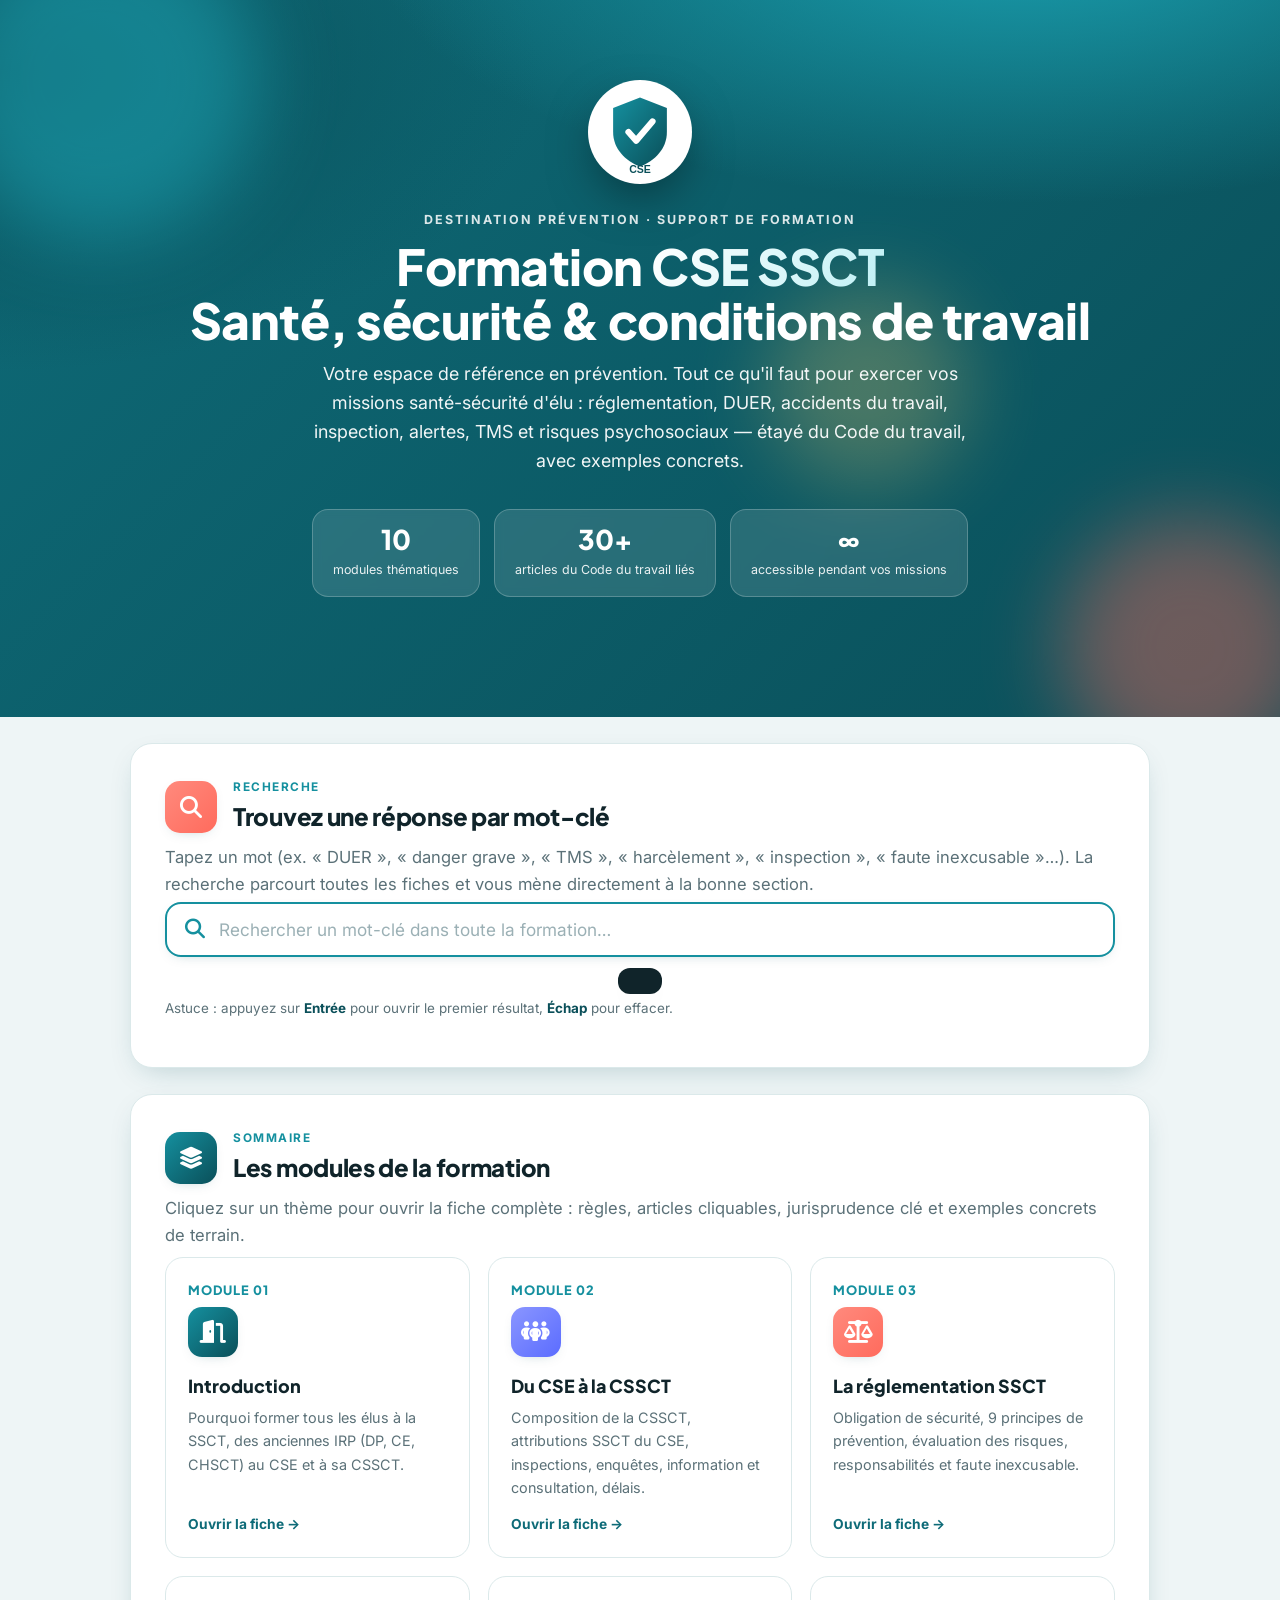
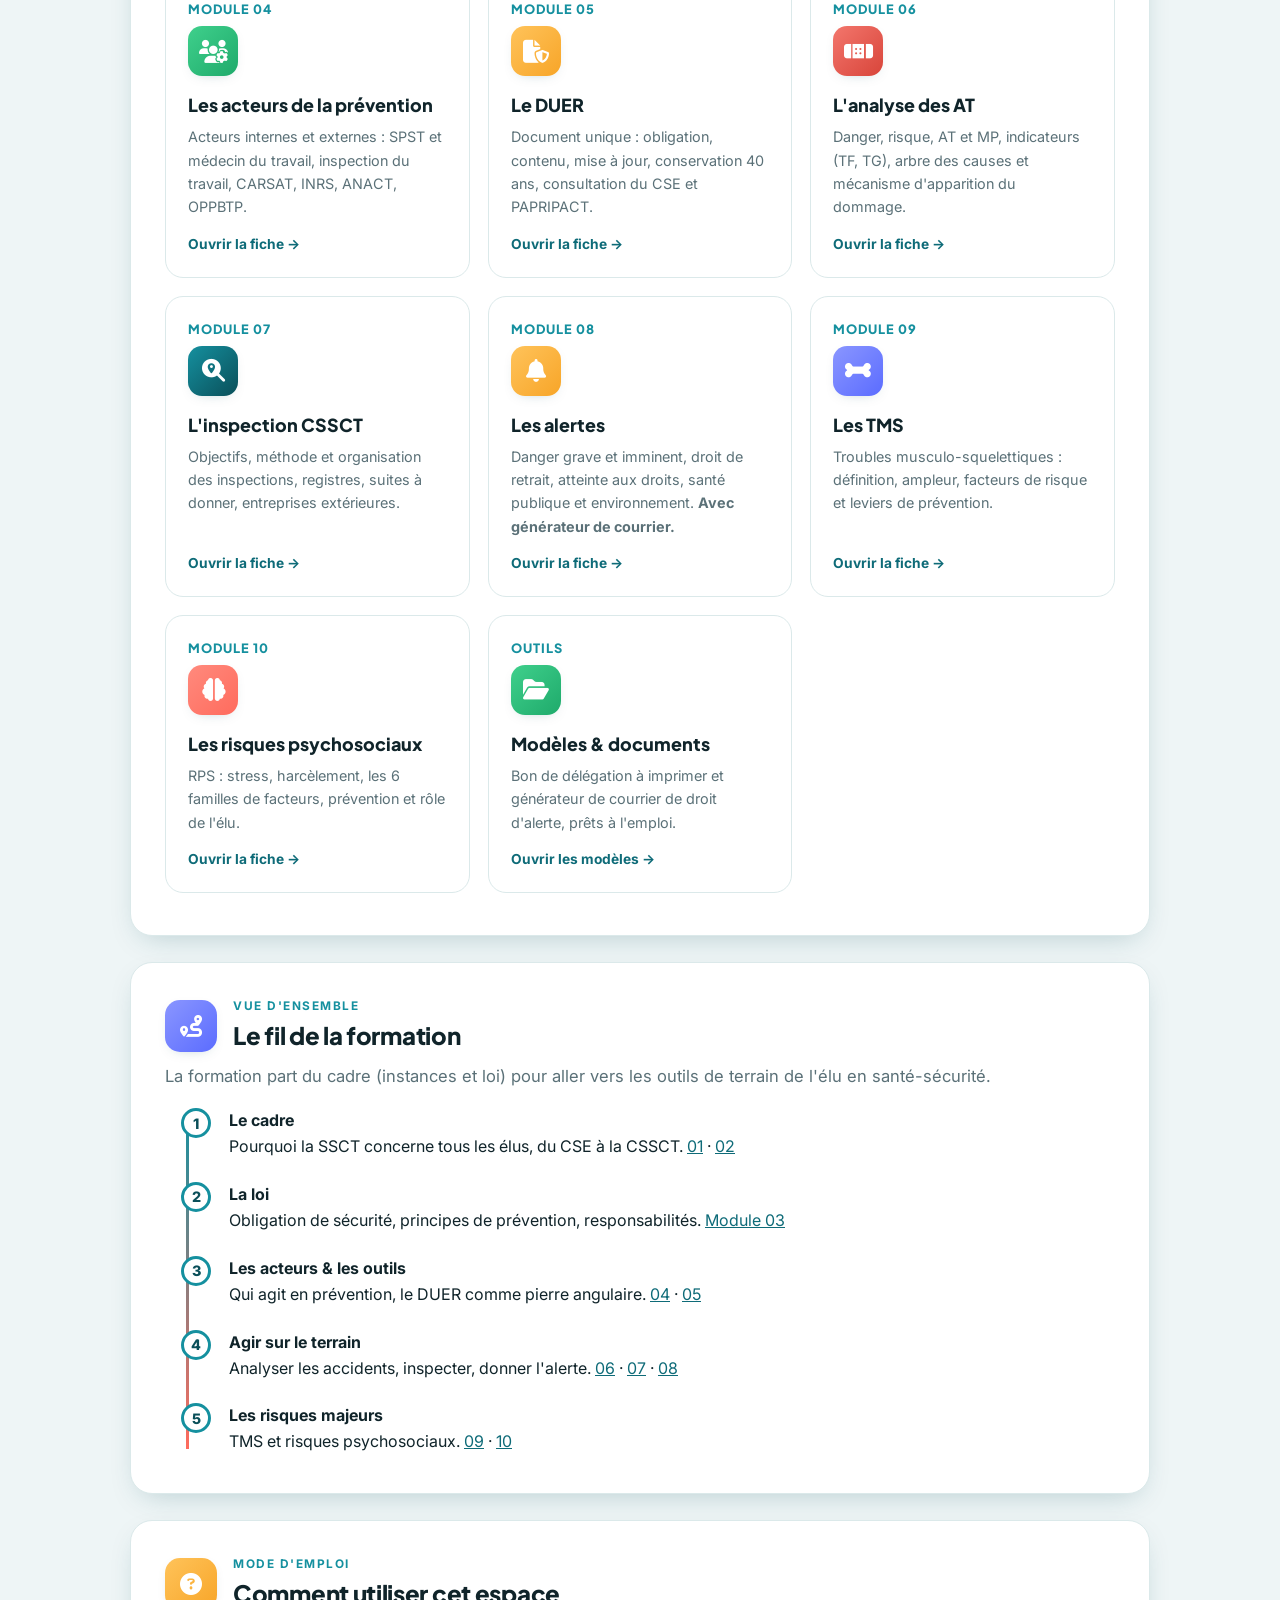
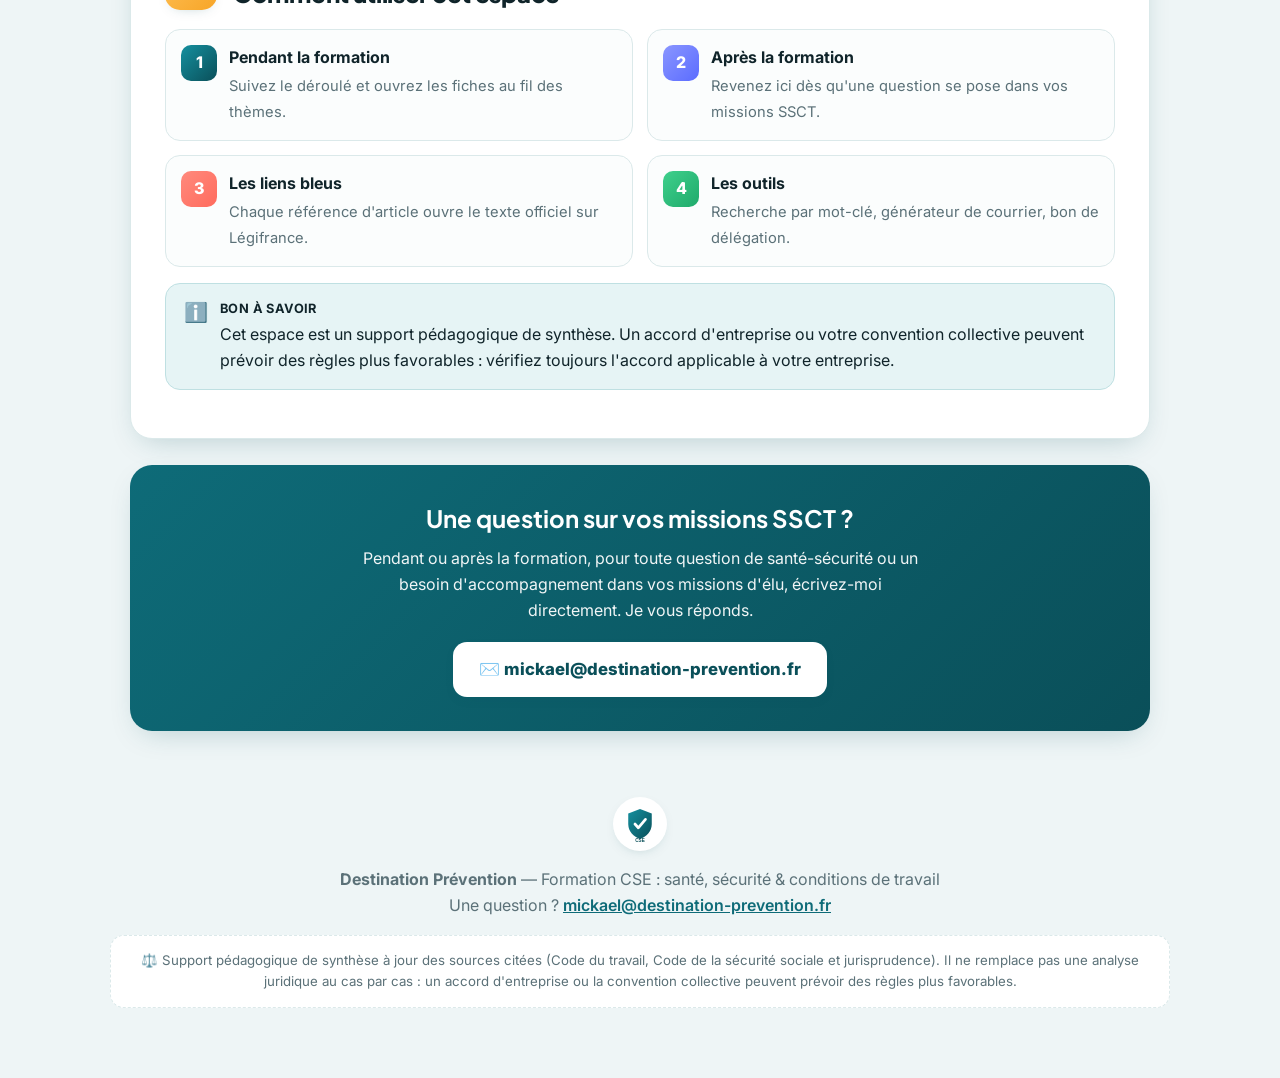
==== index.html @ 9ce3307b "Add files via upload" ====
<!DOCTYPE html>
<html lang="fr">
<head>
<meta charset="UTF-8">
<meta name="viewport" content="width=device-width, initial-scale=1.0">
<title>Formation CSE SSCT — Santé, sécurité &amp; conditions de travail · Destination Prévention</title>
<meta name="description" content="Espace de formation SSCT des élus du CSE : réglementation, acteurs de la prévention, DUER, analyse des accidents du travail, inspection, alertes, TMS et risques psychosociaux. Étayé du Code du travail.">
<link rel="icon" href="logo.svg">
<link rel="preconnect" href="https://fonts.googleapis.com">
<link rel="preconnect" href="https://fonts.gstatic.com" crossorigin>
<link href="https://fonts.googleapis.com/css2?family=Plus+Jakarta+Sans:wght@400;500;600;700;800&family=Inter:wght@400;500;600&display=swap" rel="stylesheet">
<link rel="stylesheet" href="styles.css">
<link rel="stylesheet" href="https://cdnjs.cloudflare.com/ajax/libs/font-awesome/6.5.2/css/all.min.css" referrerpolicy="no-referrer">
</head>
<body>
<div id="progress"></div>

<nav class="bar" id="nav">
  <div class="wrap">
    <a class="lg" href="index.html"><img class="mark" src="logo.svg" alt=""> Formation CSE SSCT</a>
    <div class="links">
      <a href="#recherche">Recherche</a>
      <a href="#modules">Les modules</a>
      <a href="modeles.html">Modèles</a>
      <a href="#parcours">Le parcours</a>
      <a href="#aide">Mode d'emploi</a>
      <a href="#contact">Contact</a>
    </div>
  </div>
</nav>

<header class="hero">
  <div class="blob b1"></div><div class="blob b2"></div><div class="blob b3"></div>
  <div class="wrap">
    <div class="logo-wrap"><img src="logo.svg" alt="Destination Prévention" style="width:96px;height:96px"></div>
    <span class="kick">Destination Prévention · Support de formation</span>
    <h1>Formation <span class="hl">CSE SSCT</span><br>Santé, sécurité &amp; conditions de travail</h1>
    <p class="sub">Votre espace de référence en prévention. Tout ce qu'il faut pour exercer vos missions santé-sécurité d'élu : réglementation, DUER, accidents du travail, inspection, alertes, TMS et risques psychosociaux — étayé du Code du travail, avec exemples concrets.</p>
    <div class="stats">
      <div class="stat"><div class="n">10</div><div class="l">modules thématiques</div></div>
      <div class="stat"><div class="n">30+</div><div class="l">articles du Code du travail liés</div></div>
      <div class="stat"><div class="n">∞</div><div class="l">accessible pendant vos missions</div></div>
    </div>
  </div>
</header>

<main class="wrap">

  <section id="recherche">
    <div class="sec-head">
      <div class="sec-ico t-coral"><i class="fa-solid fa-magnifying-glass"></i></div>
      <div><div class="kicker">Recherche</div><h2>Trouvez une réponse par mot-clé</h2></div>
    </div>
    <p class="lead">Tapez un mot (ex. « DUER », « danger grave », « TMS », « harcèlement », « inspection », « faute inexcusable »…). La recherche parcourt toutes les fiches et vous mène directement à la bonne section.</p>
    <div class="search-box">
      <div class="field">
        <i class="fa-solid fa-magnifying-glass" style="color:var(--teal-2);font-size:20px"></i>
        <input id="q" type="search" autocomplete="off" placeholder="Rechercher un mot-clé dans toute la formation…" aria-label="Rechercher">
        <button id="sr-clear" class="clear" aria-label="Effacer">✕</button>
      </div>
      <div class="sr-meta" id="sr-meta"></div>
      <div class="sr-results" id="sr-results"></div>
      <p class="search-hint">Astuce : appuyez sur <b>Entrée</b> pour ouvrir le premier résultat, <b>Échap</b> pour effacer.</p>
    </div>
  </section>

  <section id="modules">
    <div class="sec-head">
      <div class="sec-ico t-teal"><i class="fa-solid fa-layer-group"></i></div>
      <div><div class="kicker">Sommaire</div><h2>Les modules de la formation</h2></div>
    </div>
    <p class="lead">Cliquez sur un thème pour ouvrir la fiche complète : règles, articles cliquables, jurisprudence clé et exemples concrets de terrain.</p>

    <div class="modules">

      <a class="mod" href="introduction.html">
        <span class="num">MODULE 01</span>
        <div class="mi t-teal"><i class="fa-solid fa-door-open"></i></div>
        <h3>Introduction</h3>
        <p>Pourquoi former tous les élus à la SSCT, des anciennes IRP (DP, CE, CHSCT) au CSE et à sa CSSCT.</p>
        <span class="go">Ouvrir la fiche →</span>
      </a>

      <a class="mod" href="cse-cssct.html">
        <span class="num">MODULE 02</span>
        <div class="mi t-indigo"><i class="fa-solid fa-people-group"></i></div>
        <h3>Du CSE à la CSSCT</h3>
        <p>Composition de la CSSCT, attributions SSCT du CSE, inspections, enquêtes, information et consultation, délais.</p>
        <span class="go">Ouvrir la fiche →</span>
      </a>

      <a class="mod" href="reglementation.html">
        <span class="num">MODULE 03</span>
        <div class="mi t-coral"><i class="fa-solid fa-scale-balanced"></i></div>
        <h3>La réglementation SSCT</h3>
        <p>Obligation de sécurité, 9 principes de prévention, évaluation des risques, responsabilités et faute inexcusable.</p>
        <span class="go">Ouvrir la fiche →</span>
      </a>

      <a class="mod" href="acteurs.html">
        <span class="num">MODULE 04</span>
        <div class="mi t-green"><i class="fa-solid fa-users-gear"></i></div>
        <h3>Les acteurs de la prévention</h3>
        <p>Acteurs internes et externes : SPST et médecin du travail, inspection du travail, CARSAT, INRS, ANACT, OPPBTP.</p>
        <span class="go">Ouvrir la fiche →</span>
      </a>

      <a class="mod" href="duer.html">
        <span class="num">MODULE 05</span>
        <div class="mi t-amber"><i class="fa-solid fa-file-shield"></i></div>
        <h3>Le DUER</h3>
        <p>Document unique : obligation, contenu, mise à jour, conservation 40 ans, consultation du CSE et PAPRIPACT.</p>
        <span class="go">Ouvrir la fiche →</span>
      </a>

      <a class="mod" href="analyse-at.html">
        <span class="num">MODULE 06</span>
        <div class="mi t-red"><i class="fa-solid fa-bandage"></i></div>
        <h3>L'analyse des AT</h3>
        <p>Danger, risque, AT et MP, indicateurs (TF, TG), arbre des causes et mécanisme d'apparition du dommage.</p>
        <span class="go">Ouvrir la fiche →</span>
      </a>

      <a class="mod" href="inspection.html">
        <span class="num">MODULE 07</span>
        <div class="mi t-teal"><i class="fa-solid fa-magnifying-glass-location"></i></div>
        <h3>L'inspection CSSCT</h3>
        <p>Objectifs, méthode et organisation des inspections, registres, suites à donner, entreprises extérieures.</p>
        <span class="go">Ouvrir la fiche →</span>
      </a>

      <a class="mod" href="alertes.html">
        <span class="num">MODULE 08</span>
        <div class="mi t-amber"><i class="fa-solid fa-bell"></i></div>
        <h3>Les alertes</h3>
        <p>Danger grave et imminent, droit de retrait, atteinte aux droits, santé publique et environnement. <b>Avec générateur de courrier.</b></p>
        <span class="go">Ouvrir la fiche →</span>
      </a>

      <a class="mod" href="tms.html">
        <span class="num">MODULE 09</span>
        <div class="mi t-indigo"><i class="fa-solid fa-bone"></i></div>
        <h3>Les TMS</h3>
        <p>Troubles musculo-squelettiques : définition, ampleur, facteurs de risque et leviers de prévention.</p>
        <span class="go">Ouvrir la fiche →</span>
      </a>

      <a class="mod" href="rps.html">
        <span class="num">MODULE 10</span>
        <div class="mi t-coral"><i class="fa-solid fa-brain"></i></div>
        <h3>Les risques psychosociaux</h3>
        <p>RPS : stress, harcèlement, les 6 familles de facteurs, prévention et rôle de l'élu.</p>
        <span class="go">Ouvrir la fiche →</span>
      </a>

      <a class="mod" href="modeles.html">
        <span class="num">OUTILS</span>
        <div class="mi t-green"><i class="fa-solid fa-folder-open"></i></div>
        <h3>Modèles &amp; documents</h3>
        <p>Bon de délégation à imprimer et générateur de courrier de droit d'alerte, prêts à l'emploi.</p>
        <span class="go">Ouvrir les modèles →</span>
      </a>

    </div>
  </section>

  <section id="parcours">
    <div class="sec-head">
      <div class="sec-ico t-indigo"><i class="fa-solid fa-route"></i></div>
      <div><div class="kicker">Vue d'ensemble</div><h2>Le fil de la formation</h2></div>
    </div>
    <p class="lead">La formation part du cadre (instances et loi) pour aller vers les outils de terrain de l'élu en santé-sécurité.</p>
    <div class="tl">
      <div class="step"><div class="dot">1</div><b>Le cadre</b>Pourquoi la SSCT concerne tous les élus, du CSE à la CSSCT. <a href="introduction.html">01</a> · <a href="cse-cssct.html">02</a></div>
      <div class="step"><div class="dot">2</div><b>La loi</b>Obligation de sécurité, principes de prévention, responsabilités. <a href="reglementation.html">Module 03</a></div>
      <div class="step"><div class="dot">3</div><b>Les acteurs &amp; les outils</b>Qui agit en prévention, le DUER comme pierre angulaire. <a href="acteurs.html">04</a> · <a href="duer.html">05</a></div>
      <div class="step"><div class="dot">4</div><b>Agir sur le terrain</b>Analyser les accidents, inspecter, donner l'alerte. <a href="analyse-at.html">06</a> · <a href="inspection.html">07</a> · <a href="alertes.html">08</a></div>
      <div class="step"><div class="dot">5</div><b>Les risques majeurs</b>TMS et risques psychosociaux. <a href="tms.html">09</a> · <a href="rps.html">10</a></div>
    </div>
  </section>

  <section id="aide">
    <div class="sec-head">
      <div class="sec-ico t-amber"><i class="fa-solid fa-circle-question"></i></div>
      <div><div class="kicker">Mode d'emploi</div><h2>Comment utiliser cet espace</h2></div>
    </div>
    <div class="feat">
      <div class="f"><div class="fi t-teal">1</div><div><b>Pendant la formation</b><span>Suivez le déroulé et ouvrez les fiches au fil des thèmes.</span></div></div>
      <div class="f"><div class="fi t-indigo">2</div><div><b>Après la formation</b><span>Revenez ici dès qu'une question se pose dans vos missions SSCT.</span></div></div>
      <div class="f"><div class="fi t-coral">3</div><div><b>Les liens bleus</b><span>Chaque référence d'article ouvre le texte officiel sur Légifrance.</span></div></div>
      <div class="f"><div class="fi t-green">4</div><div><b>Les outils</b><span>Recherche par mot-clé, générateur de courrier, bon de délégation.</span></div></div>
    </div>
    <div class="note n-info"><span class="ni">ℹ️</span><div><span class="tag">Bon à savoir</span><p>Cet espace est un support pédagogique de synthèse. Un accord d'entreprise ou votre convention collective peuvent prévoir des règles plus favorables : vérifiez toujours l'accord applicable à votre entreprise.</p></div></div>
  </section>

  <section id="contact" class="contact">
    <h2>Une question sur vos missions SSCT ?</h2>
    <p>Pendant ou après la formation, pour toute question de santé-sécurité ou un besoin d'accompagnement dans vos missions d'élu, écrivez-moi directement. Je vous réponds.</p>
    <a class="mail" href="mailto:mickael@destination-prevention.fr?subject=Question%20formation%20CSE%20SSCT">✉️ mickael@destination-prevention.fr</a>
  </section>

</main>

<footer>
  <div class="fmark"><img src="logo.svg" alt="" style="width:42px;height:42px"></div>
  <p><b>Destination Prévention</b> — Formation CSE : santé, sécurité &amp; conditions de travail<br>
  Une question ? <a href="mailto:mickael@destination-prevention.fr">mickael@destination-prevention.fr</a></p>
  <div class="disc">⚖️ Support pédagogique de synthèse à jour des sources citées (Code du travail, Code de la sécurité sociale et jurisprudence). Il ne remplace pas une analyse juridique au cas par cas : un accord d'entreprise ou la convention collective peuvent prévoir des règles plus favorables.</div>
</footer>

<div id="toast"></div>
<button class="btt" id="btt" aria-label="Revenir en haut">↑</button>
<script src="app.js"></script>
<script src="search.js"></script>
</body>
</html>
---- styles.css ----
/* =========================================================
   Formation CSE — Destination Prévention
   Feuille de style commune (style repris du toolkit Transmas)
   ========================================================= */
:root{
  --teal:#0e6b78; --teal-d:#0a4f59; --teal-l:#e6f4f5; --teal-2:#15909f;
  --ink:#10242a; --muted:#5b7178; --line:#dbe9ea; --bg:#eef5f6; --card:#ffffff;
  --coral:#ff6b5d; --coral-l:#ffe9e6;
  --amber:#f7a528; --amber-l:#fdf1da;
  --green:#1faa6b; --green-l:#e2f6ec;
  --indigo:#5b6cff; --indigo-l:#e9ebff;
  --red:#d8453a; --red-l:#fde9e7;
  --shadow:0 10px 30px -12px rgba(10,79,89,.28);
  --shadow-sm:0 4px 14px -8px rgba(10,79,89,.35);
  color-scheme:light;
}
*{box-sizing:border-box}
html{scroll-behavior:smooth}
body{margin:0;font-family:"Inter",-apple-system,BlinkMacSystemFont,"Segoe UI",sans-serif;color:var(--ink);background:var(--bg);line-height:1.62;overflow-x:hidden}
h1,h2,h3,.font-display{font-family:"Plus Jakarta Sans","Inter",sans-serif}
a{color:var(--teal)}
.wrap{max-width:1060px;margin:0 auto;padding:0 20px}

/* progress + nav */
#progress{position:fixed;top:0;left:0;height:4px;width:0;background:linear-gradient(90deg,var(--teal-2),var(--coral));z-index:200;transition:width .1s linear}
nav.bar{position:fixed;top:4px;left:0;right:0;z-index:150;background:rgba(255,255,255,.82);backdrop-filter:blur(12px);border-bottom:1px solid var(--line);transform:translateY(-130%);transition:transform .4s ease}
nav.bar.show{transform:translateY(0)}
nav.bar .wrap{display:flex;align-items:center;gap:12px;height:58px}
nav.bar .lg{display:flex;align-items:center;gap:9px;font-weight:800;color:var(--teal-d);font-size:.98rem;white-space:nowrap;text-decoration:none}
nav.bar .lg .mark{width:30px;height:30px;border-radius:50%}
nav.bar .links{display:flex;gap:3px;overflow-x:auto;scrollbar-width:none;margin-left:auto}
nav.bar .links::-webkit-scrollbar{display:none}
nav.bar .links a{font-size:.8rem;text-decoration:none;color:var(--muted);padding:6px 11px;border-radius:9px;white-space:nowrap;font-weight:600;transition:.2s}
nav.bar .links a:hover{color:var(--teal-d);background:var(--teal-l)}
nav.bar .links a.active{color:#fff;background:var(--teal)}

/* hero */
header.hero{position:relative;color:#fff;padding:80px 20px 120px;text-align:center;overflow:hidden;background:radial-gradient(1200px 500px at 80% -10%,#1aa0b0 0,transparent 55%),radial-gradient(900px 500px at 0% 10%,#0a4f59 0,transparent 60%),linear-gradient(135deg,#0e6b78,#0a4f59)}
.blob{position:absolute;border-radius:50%;filter:blur(40px);opacity:.4;animation:float 14s ease-in-out infinite}
.blob.b1{width:320px;height:320px;background:#23c4d6;top:-80px;left:-60px}
.blob.b2{width:260px;height:260px;background:#ff6b5d;bottom:-60px;right:-40px;animation-delay:-5s}
.blob.b3{width:200px;height:200px;background:#ffd36b;top:40%;left:60%;animation-delay:-9s;opacity:.25}
@keyframes float{0%,100%{transform:translate(0,0) scale(1)}50%{transform:translate(30px,-25px) scale(1.08)}}
.logo-wrap{position:relative;z-index:2;width:104px;height:104px;margin:0 auto 22px;border-radius:50%;box-shadow:0 18px 50px -12px rgba(0,0,0,.5);animation:pulse 5s ease-in-out infinite;background:#fff;display:grid;place-items:center}
.logo-wrap svg{width:96px;height:96px}
@keyframes pulse{0%,100%{transform:translateY(0)}50%{transform:translateY(-9px)}}
.hero .kick{position:relative;z-index:2;display:inline-block;font-size:.78rem;font-weight:700;letter-spacing:2px;text-transform:uppercase;opacity:.85;margin-bottom:10px}
.hero h1{position:relative;z-index:2;margin:0 0 12px;font-size:clamp(2rem,5vw,3.1rem);font-weight:800;letter-spacing:-.5px;line-height:1.08}
.hero h1 .hl{background:linear-gradient(120deg,#fff,#bff0f5);-webkit-background-clip:text;background-clip:text;color:transparent}
.hero p.sub{position:relative;z-index:2;margin:0 auto;max-width:660px;font-size:1.12rem;opacity:.94}
.tagchip{position:relative;z-index:2;display:inline-flex;gap:8px;align-items:center;margin-top:20px;background:rgba(255,255,255,.14);border:1px solid rgba(255,255,255,.3);padding:7px 16px;border-radius:999px;font-size:.85rem;font-weight:600;text-decoration:none;color:#fff}
.tagchip:hover{background:rgba(255,255,255,.24)}
.stats{position:relative;z-index:2;display:flex;flex-wrap:wrap;gap:14px;justify-content:center;margin-top:34px}
.stat{background:rgba(255,255,255,.12);border:1px solid rgba(255,255,255,.22);border-radius:16px;padding:16px 20px;min-width:150px;backdrop-filter:blur(4px)}
.stat .n{font-family:"Plus Jakarta Sans";font-size:1.7rem;font-weight:800;line-height:1}
.stat .l{font-size:.78rem;opacity:.9;margin-top:6px}

/* sections */
main{position:relative;z-index:3;margin-top:-70px}
section{background:var(--card);border:1px solid var(--line);border-radius:22px;padding:34px;margin:26px 0;box-shadow:var(--shadow);opacity:0;transform:translateY(28px);transition:opacity .7s ease,transform .7s ease}
section.in{opacity:1;transform:none}
.sec-head{display:flex;align-items:center;gap:16px;margin-bottom:8px}
.sec-ico{flex:none;width:52px;height:52px;border-radius:15px;display:grid;place-items:center;color:#fff;box-shadow:var(--shadow-sm)}
.sec-ico svg{width:26px;height:26px}
.sec-head h2{margin:0;font-size:1.5rem;font-weight:800;letter-spacing:-.3px}
.sec-head .kicker{font-size:.74rem;font-weight:700;letter-spacing:1.5px;text-transform:uppercase;color:var(--teal-2)}
.lead{color:var(--muted);font-size:1.04rem;margin:6px 0 4px}
h3.sub{font-size:1.12rem;margin:22px 0 6px;color:var(--teal-d)}
.t-teal{background:linear-gradient(135deg,var(--teal-2),var(--teal-d))}
.t-coral{background:linear-gradient(135deg,#ff8a7d,var(--coral))}
.t-amber{background:linear-gradient(135deg,#ffc35a,var(--amber))}
.t-green{background:linear-gradient(135deg,#3fd08c,var(--green))}
.t-indigo{background:linear-gradient(135deg,#8a96ff,var(--indigo))}
.t-red{background:linear-gradient(135deg,#f3766c,var(--red))}

blockquote.art{border-left:4px solid var(--teal-2);background:linear-gradient(135deg,var(--teal-l),#fff);margin:16px 0;padding:14px 18px;border-radius:0 14px 14px 0;font-style:italic;color:#27474d}
blockquote.art b{font-style:normal}
.chips-law{display:inline-block;font-size:.72rem;font-weight:700;letter-spacing:.5px;text-transform:uppercase;color:var(--teal-d);background:var(--teal-l);padding:3px 10px;border-radius:7px;margin-bottom:8px}

/* inline legifrance link */
a.lf{display:inline-flex;align-items:center;gap:4px;font-weight:700;text-decoration:none;color:var(--teal);background:var(--teal-l);border-radius:6px;padding:1px 7px;font-size:.9em;white-space:nowrap;transition:.2s}
a.lf:hover{background:var(--teal);color:#fff}
a.lf::after{content:"\2197";font-size:.82em;opacity:.7}

.feat{display:grid;grid-template-columns:repeat(2,1fr);gap:14px;margin:16px 0}
.feat .f{display:flex;gap:12px;padding:15px;border:1px solid var(--line);border-radius:15px;background:#fbfdfd;transition:.25s}
.feat .f:hover{transform:translateY(-3px);box-shadow:var(--shadow-sm);border-color:#bfe0e2}
.feat .f .fi{flex:none;width:36px;height:36px;border-radius:10px;display:grid;place-items:center;color:#fff;font-weight:800}
.feat .f b{display:block;margin-bottom:2px}
.feat .f span{font-size:.92rem;color:var(--muted)}

.note{border-radius:15px;padding:15px 18px;margin:14px 0;border:1px solid;display:flex;gap:12px;align-items:flex-start}
.note .ni{flex:none;font-size:1.2rem;line-height:1.4}
.n-info{background:var(--teal-l);border-color:#bfe0e2}
.n-ok{background:var(--green-l);border-color:#bfe3cd}
.n-warn{background:var(--amber-l);border-color:#f0debb}
.n-no{background:var(--red-l);border-color:#f3c9c4}
.n-ex{background:var(--indigo-l);border-color:#cdd2ff}
.note .tag{font-weight:700;display:block;font-size:.8rem;text-transform:uppercase;letter-spacing:.4px;margin-bottom:3px}
.note p{margin:0}

/* tables */
.tbl{width:100%;border-collapse:collapse;margin:14px 0;font-size:.93rem;overflow:hidden;border-radius:12px;box-shadow:var(--shadow-sm)}
.tbl th{background:var(--teal);color:#fff;text-align:left;padding:11px 14px;font-weight:700}
.tbl td{padding:10px 14px;border-bottom:1px solid var(--line);background:#fff;vertical-align:top}
.tbl tr:nth-child(even) td{background:#fbfdfd}

/* compare toggle */
.seg{display:inline-flex;background:var(--teal-l);border-radius:14px;padding:5px;margin:8px 0 4px;gap:4px}
.seg button{border:none;background:transparent;font-family:inherit;font-weight:700;font-size:.92rem;padding:9px 18px;border-radius:10px;cursor:pointer;color:var(--teal-d);transition:.2s}
.seg button.on{color:#fff;box-shadow:var(--shadow-sm)}
.seg button[data-k="a"].on{background:linear-gradient(135deg,#8a96ff,var(--indigo))}
.seg button[data-k="b"].on{background:linear-gradient(135deg,var(--teal-2),var(--teal-d))}
.panel{display:none;border-radius:16px;padding:20px;border:1px solid var(--line);margin-top:8px;animation:fade .4s ease}
.panel.show{display:block}
.panel.a{background:linear-gradient(135deg,var(--indigo-l),#fff)}
.panel.b{background:linear-gradient(135deg,var(--teal-l),#fff)}
@keyframes fade{from{opacity:0;transform:translateY(8px)}to{opacity:1;transform:none}}
.kv{margin:9px 0}.kv b{color:var(--teal-d)}
.panel.a .kv b{color:var(--indigo)}

/* calculator */
.calc{background:linear-gradient(135deg,#0e6b78,#0a4f59);border-radius:20px;padding:26px;color:#fff;margin:18px 0;box-shadow:var(--shadow)}
.calc h4{margin:0 0 14px;font-size:1.15rem;display:flex;align-items:center;gap:9px}
.calc label{font-weight:700;font-size:.9rem;opacity:.92;display:block;margin-bottom:10px}
.calc select,.calc input{width:100%;font-family:inherit;font-size:1rem;padding:13px 14px;border-radius:12px;border:none;background:#fff;color:var(--ink);font-weight:600}
.calc .out{display:grid;grid-template-columns:repeat(3,1fr);gap:12px;margin-top:18px}
.calc .o{background:rgba(255,255,255,.12);border:1px solid rgba(255,255,255,.22);border-radius:14px;padding:16px;text-align:center}
.calc .o .n{font-family:"Plus Jakarta Sans";font-size:1.9rem;font-weight:800;line-height:1}
.calc .o .l{font-size:.78rem;opacity:.9;margin-top:6px}
.calc .hint{font-size:.82rem;opacity:.85;margin-top:14px}
@media(max-width:560px){.calc .out{grid-template-columns:1fr}.stat{min-width:120px}}

/* duo mini cards */
.duo{display:grid;grid-template-columns:1fr 1fr;gap:14px;margin-top:14px}
@media(max-width:600px){.duo{grid-template-columns:1fr}}
.mini{border:1px solid var(--line);border-radius:15px;padding:16px;background:#fbfdfd}
.mini .h{font-weight:800;color:var(--teal-d);display:flex;align-items:center;gap:8px;margin-bottom:6px}
.mini .b{font-size:.92rem;color:#3a5258}
.badge8{background:var(--amber);color:#fff;font-weight:800;border-radius:8px;padding:2px 9px;font-size:.85rem}

/* do / dont */
.dd{display:grid;grid-template-columns:1fr 1fr;gap:16px;margin:14px 0}
@media(max-width:640px){.dd{grid-template-columns:1fr}}
.dd .col{border-radius:16px;padding:18px;border:1px solid}
.dd .can{background:var(--green-l);border-color:#bfe3cd}
.dd .cant{background:var(--red-l);border-color:#f3c9c4}
.dd .col h4{margin:0 0 10px;display:flex;align-items:center;gap:8px;font-size:1.02rem}
.dd ul{list-style:none;margin:0;padding:0}
.dd li{padding:7px 0 7px 28px;position:relative;font-size:.93rem;border-bottom:1px dashed rgba(0,0,0,.07)}
.dd li:last-child{border-bottom:none}
.dd .can li:before{content:"\2713";position:absolute;left:0;color:var(--green);font-weight:800}
.dd .cant li:before{content:"\2715";position:absolute;left:0;color:var(--red);font-weight:800}

/* accordion */
.acc{border:1px solid var(--line);border-radius:14px;margin:10px 0;overflow:hidden;background:#fff}
.acc>button{width:100%;text-align:left;border:none;background:#fbfdfd;font-family:inherit;font-size:1rem;font-weight:700;color:var(--ink);padding:16px 18px;cursor:pointer;display:flex;align-items:center;gap:12px}
.acc>button .vp{flex:none;font-size:.68rem;font-weight:800;padding:3px 9px;border-radius:7px;text-transform:uppercase;letter-spacing:.4px}
.vp.a{background:var(--indigo-l);color:var(--indigo)}
.vp.b{background:var(--teal-l);color:var(--teal-d)}
.vp.hc{background:var(--amber-l);color:#a4710c}
.acc>button .chev{margin-left:auto;transition:.3s;color:var(--muted)}
.acc.open>button .chev{transform:rotate(180deg)}
.acc .body{max-height:0;overflow:hidden;transition:max-height .4s ease;color:#3a5258}
.acc .body .inner{padding:0 18px 16px}
.acc .body p{margin:0 0 8px}
.acc .body p:last-child{margin-bottom:0}
.acc .body ul{margin:0 0 8px;padding-left:20px}

/* timeline */
.tl{position:relative;margin:18px 0 4px;padding-left:8px}
.tl:before{content:"";position:absolute;left:21px;top:6px;bottom:6px;width:3px;background:linear-gradient(var(--teal-2),var(--coral))}
.tl .step{position:relative;padding:0 0 22px 56px}
.tl .step .dot{position:absolute;left:8px;top:0;width:30px;height:30px;border-radius:50%;background:#fff;border:3px solid var(--teal-2);color:var(--teal-d);font-weight:800;display:grid;place-items:center;font-size:.9rem}
.tl .step:last-child{padding-bottom:0}
.tl .step b{display:block}

/* juri */
.juri{border:1px solid var(--line);border-left:5px solid var(--teal-2);border-radius:0 14px 14px 0;padding:16px 18px;margin:12px 0;background:linear-gradient(135deg,#fbfdfd,#fff);transition:.25s}
.juri:hover{transform:translateX(4px);box-shadow:var(--shadow-sm)}
.juri .jt{font-weight:800;color:var(--teal-d)}
.juri .jp{display:inline-block;font-size:.7rem;font-weight:700;background:var(--coral-l);color:var(--coral);border-radius:6px;padding:2px 8px;margin-left:6px;vertical-align:middle}
.juri p{margin:6px 0 0;font-size:.93rem;color:#3a5258}

/* regl grid */
.regl{display:grid;grid-template-columns:repeat(2,1fr);gap:10px;margin-top:8px}
@media(max-width:640px){.regl{grid-template-columns:1fr}}
.regl a{display:flex;gap:10px;align-items:center;text-decoration:none;border:1px solid var(--line);border-radius:12px;padding:12px 14px;background:#fbfdfd;transition:.2s;color:var(--ink)}
.regl a:hover{border-color:var(--teal-2);background:var(--teal-l);transform:translateY(-2px)}
.regl a .code{flex:none;font-family:"Plus Jakarta Sans";font-weight:800;color:#fff;background:var(--teal);border-radius:8px;padding:6px 9px;font-size:.82rem;min-width:92px;text-align:center}
.regl a span{font-size:.86rem;color:var(--muted)}

/* ===== INDEX : grille des thèmes ===== */
.modules{display:grid;grid-template-columns:repeat(3,1fr);gap:18px;margin:8px 0}
@media(max-width:880px){.modules{grid-template-columns:repeat(2,1fr)}}
@media(max-width:560px){.modules{grid-template-columns:1fr}}
.mod{display:flex;flex-direction:column;text-decoration:none;color:var(--ink);background:#fff;border:1px solid var(--line);border-radius:18px;padding:22px;transition:.25s;position:relative;overflow:hidden}
.mod:hover{transform:translateY(-5px);box-shadow:var(--shadow);border-color:#bfe0e2}
.mod .num{font-family:"Plus Jakarta Sans";font-size:.8rem;font-weight:800;color:var(--teal-2);letter-spacing:1px}
.mod .mi{width:50px;height:50px;border-radius:14px;display:grid;place-items:center;color:#fff;margin:6px 0 14px;box-shadow:var(--shadow-sm)}
.mod .mi svg{width:26px;height:26px}
.mod h3{margin:0 0 6px;font-size:1.12rem;font-weight:800}
.mod p{margin:0;font-size:.9rem;color:var(--muted);flex:1}
.mod .go{margin-top:14px;font-weight:700;font-size:.86rem;color:var(--teal);display:inline-flex;align-items:center;gap:6px}
.mod:hover .go{gap:10px}

/* contact band */
.contact{background:linear-gradient(135deg,#0e6b78,#0a4f59);color:#fff;border-radius:22px;padding:34px;text-align:center;box-shadow:var(--shadow);border:none}
.contact h2{margin:0 0 8px;font-size:1.5rem;color:#fff}
.contact p{margin:0 auto 18px;max-width:560px;opacity:.94}
.contact a.mail{display:inline-flex;align-items:center;gap:10px;background:#fff;color:var(--teal-d);font-weight:800;text-decoration:none;padding:14px 26px;border-radius:14px;font-size:1.05rem;transition:.2s;box-shadow:var(--shadow-sm)}
.contact a.mail:hover{transform:translateY(-3px)}

/* page intro back link */
.crumb{position:relative;z-index:2;margin-bottom:8px}
.crumb a{color:#fff;text-decoration:none;font-weight:600;font-size:.88rem;opacity:.9;display:inline-flex;align-items:center;gap:6px}
.crumb a:hover{opacity:1}

footer{text-align:center;color:var(--muted);padding:40px 20px 70px}
footer .fmark{width:54px;height:54px;margin:0 auto 12px;border-radius:50%;background:#fff;display:grid;place-items:center;box-shadow:var(--shadow-sm)}
footer .fmark svg{width:42px;height:42px}
footer a{color:var(--teal);font-weight:600}
.disc{max-width:1060px;margin:10px auto 0;background:#fff;border:1px dashed var(--line);border-radius:14px;padding:14px 18px;font-size:.83rem;color:var(--muted)}

/* toast + back to top */
#toast{position:fixed;bottom:26px;left:50%;transform:translateX(-50%) translateY(120px);background:var(--ink);color:#fff;padding:13px 22px;border-radius:12px;font-weight:600;font-size:.9rem;box-shadow:var(--shadow);z-index:300;transition:transform .35s cubic-bezier(.2,1.4,.4,1)}
#toast.show{transform:translateX(-50%) translateY(0)}
.btt{position:fixed;bottom:24px;right:24px;width:48px;height:48px;border-radius:50%;background:var(--teal);color:#fff;border:none;cursor:pointer;box-shadow:var(--shadow);font-size:1.3rem;opacity:0;pointer-events:none;transition:.3s;z-index:140}
.btt.show{opacity:1;pointer-events:auto}
@media(max-width:680px){.feat{grid-template-columns:1fr}section{padding:24px 20px}}

/* ===== Moteur de recherche (page d'accueil) ===== */
.search-box{position:relative}
.search-box .field{display:flex;align-items:center;gap:12px;background:#fff;border:2px solid var(--teal-2);border-radius:16px;padding:14px 18px;box-shadow:var(--shadow-sm)}
.search-box .field svg{flex:none;width:24px;height:24px;color:var(--teal-2)}
.search-box input{flex:1;border:none;outline:none;font-family:inherit;font-size:1.08rem;color:var(--ink);background:transparent}
.search-box input::placeholder{color:#9bb0b5}
.search-box .clear{border:none;background:var(--teal-l);color:var(--teal-d);width:30px;height:30px;border-radius:50%;cursor:pointer;font-size:1rem;line-height:1;display:none}
.search-box .clear.show{display:block}
.sr-meta{font-size:.86rem;color:var(--muted);margin:12px 2px 4px;min-height:1.1em}
.sr-results{display:grid;gap:10px}
.sr-item{display:block;text-decoration:none;color:var(--ink);border:1px solid var(--line);border-left:4px solid var(--teal-2);border-radius:12px;padding:13px 16px;background:#fbfdfd;transition:.18s}
.sr-item:hover{background:var(--teal-l);transform:translateX(3px);box-shadow:var(--shadow-sm)}
.sr-item .sr-mod{display:inline-block;font-size:.68rem;font-weight:800;letter-spacing:.6px;text-transform:uppercase;color:#fff;background:var(--teal-2);border-radius:6px;padding:2px 8px;margin-bottom:6px}
.sr-item .sr-h{font-weight:800;color:var(--teal-d);margin-left:8px}
.sr-item .sr-sn{display:block;font-size:.9rem;color:#3a5258;margin-top:5px}
.sr-item .sr-sn mark{background:var(--amber-l);color:#9a6a07;border-radius:3px;padding:0 2px}
.sr-empty{padding:14px 16px;border:1px dashed var(--line);border-radius:12px;color:var(--muted);font-size:.92rem;background:#fff}
.search-hint{margin-top:10px;font-size:.84rem;color:var(--muted)}
.search-hint b{color:var(--teal-d)}

/* ===== Générateur de courrier (droit d'alerte) ===== */
.gen{border:1px solid var(--line);border-radius:18px;padding:22px;background:linear-gradient(135deg,#fbfdfd,#fff);margin-top:8px}
.gen .grp{margin:0 0 20px}
.gen .grp:last-child{margin-bottom:0}
.gen .grp-t{font-family:"Plus Jakarta Sans";font-weight:800;color:var(--teal-d);font-size:1rem;display:flex;align-items:center;gap:9px;margin:0 0 12px;padding-bottom:8px;border-bottom:1px solid var(--line)}
.gen .grp-t .stepn{flex:none;width:24px;height:24px;border-radius:50%;background:var(--teal);color:#fff;font-size:.8rem;display:grid;place-items:center;font-weight:800}
.gen .row{display:grid;grid-template-columns:1fr 1fr;gap:14px}
@media(max-width:620px){.gen .row{grid-template-columns:1fr}}
.gen .fld{display:flex;flex-direction:column;gap:6px;margin-bottom:12px}
.gen .fld.full{grid-column:1/-1}
.gen label{font-weight:700;color:var(--teal-d);font-size:.86rem}
.gen .hintl{font-weight:500;color:var(--muted);font-size:.8rem}
.gen input[type=text],.gen input[type=date],.gen select,.gen textarea{
  font-family:inherit;font-size:.96rem;color:var(--ink);background:#fff;border:1.5px solid var(--line);border-radius:10px;padding:10px 12px;width:100%;transition:.18s}
.gen input:focus,.gen select:focus,.gen textarea:focus{outline:none;border-color:var(--teal-2);box-shadow:0 0 0 3px rgba(21,144,159,.12)}
.gen textarea{resize:vertical;min-height:92px;line-height:1.5}
.gen .chk-grid{display:grid;grid-template-columns:1fr 1fr;gap:8px}
@media(max-width:620px){.gen .chk-grid{grid-template-columns:1fr}}
.gen .chk{display:flex;align-items:flex-start;gap:9px;border:1.5px solid var(--line);border-radius:10px;padding:10px 12px;cursor:pointer;background:#fff;transition:.18s;font-size:.92rem}
.gen .chk:hover{border-color:#bfe0e2;background:var(--teal-l)}
.gen .chk input{margin-top:2px;accent-color:var(--teal-2);width:17px;height:17px;flex:none}
.gen .chk.on{border-color:var(--teal-2);background:var(--teal-l)}
.gen .radio-line{display:flex;flex-wrap:wrap;gap:8px}
.gen .radio-line .chk{flex:1;min-width:200px}
.gen-actions{display:flex;flex-wrap:wrap;gap:10px;margin-top:18px}
.btn{font-family:inherit;font-weight:700;font-size:.95rem;border:none;border-radius:11px;padding:12px 20px;cursor:pointer;display:inline-flex;align-items:center;gap:8px;transition:.18s}
.btn-primary{background:linear-gradient(135deg,var(--teal-2),var(--teal-d));color:#fff;box-shadow:var(--shadow-sm)}
.btn-primary:hover{transform:translateY(-2px)}
.btn-ghost{background:var(--teal-l);color:var(--teal-d)}
.btn-ghost:hover{background:#d3ebed}
.btn[disabled]{opacity:.5;cursor:not-allowed;transform:none}
.gen-out{margin-top:22px;display:none}
.gen-out.show{display:block;animation:fade .4s ease}
.letter{background:#fff;border:1px solid var(--line);border-radius:14px;padding:30px 34px;box-shadow:var(--shadow-sm);white-space:pre-wrap;font-family:"Inter",serif;font-size:.95rem;line-height:1.7;color:#22343a;max-height:540px;overflow:auto}
.gen-warn{font-size:.82rem;color:var(--muted);margin-top:10px}
.err-field{border-color:var(--red)!important;box-shadow:0 0 0 3px rgba(216,69,58,.12)!important}
@media print{
  body *{visibility:hidden!important}
  #print-area,#print-area *{visibility:visible!important}
  #print-area{position:absolute;left:0;top:0;width:100%;padding:0;border:none;box-shadow:none;max-height:none;white-space:pre-wrap}
}

/* ===== Bouton flottant "retour au sommaire" (toutes les fiches) ===== */
.home-fab{position:fixed;left:20px;bottom:24px;z-index:160;display:inline-flex;align-items:center;gap:8px;
  background:linear-gradient(135deg,var(--teal-2),var(--teal-d));color:#fff;text-decoration:none;font-weight:700;
  font-size:.9rem;padding:11px 17px;border-radius:999px;box-shadow:var(--shadow);transition:.2s}
.home-fab:hover{transform:translateY(-2px);color:#fff;box-shadow:0 16px 34px -10px rgba(10,79,89,.55)}
.home-fab svg{width:18px;height:18px;flex:none}
@media(max-width:560px){.home-fab span{display:none}.home-fab{padding:13px;left:16px;bottom:16px}}

/* ===== Icônes FontAwesome ===== */
.sec-ico i{font-size:22px;line-height:1;color:#fff}
.mi i{font-size:23px;line-height:1;color:#fff}
.home-fab i{font-size:15px}
.lf::after{font-family:inherit}
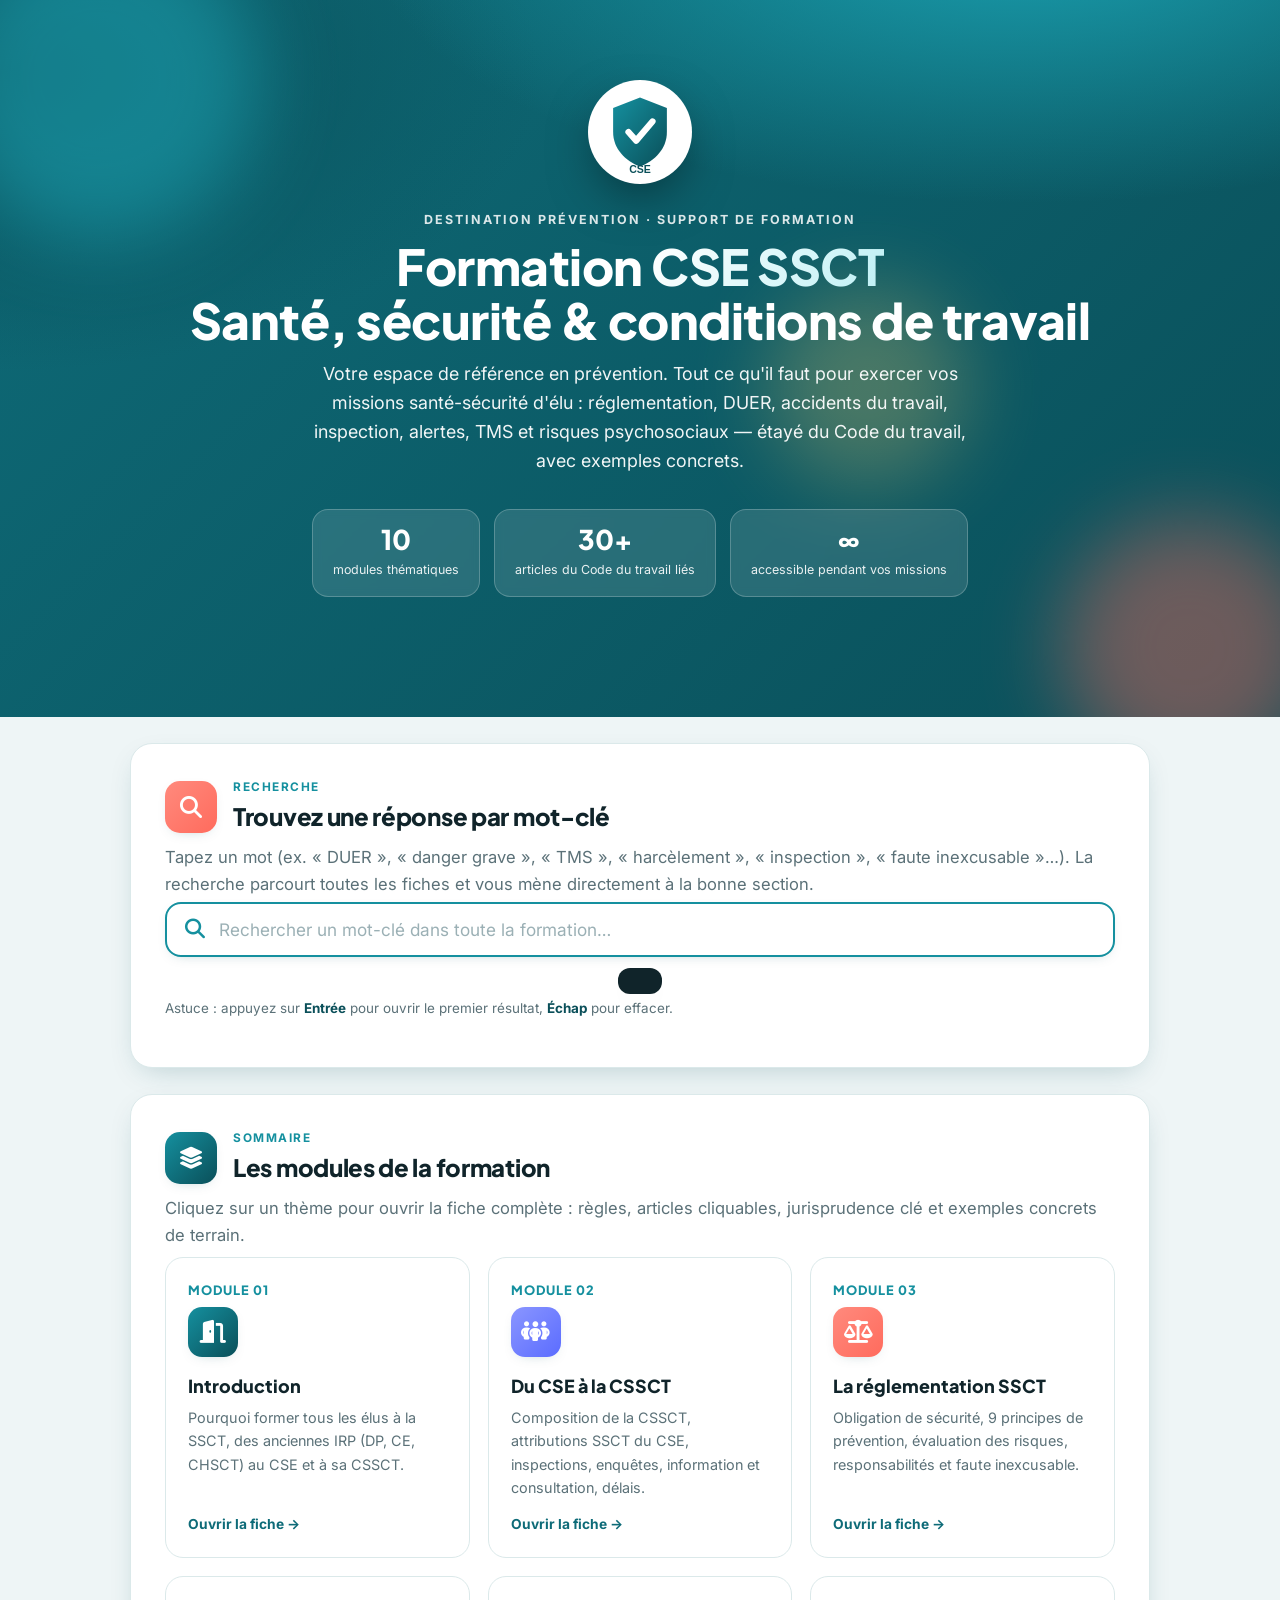
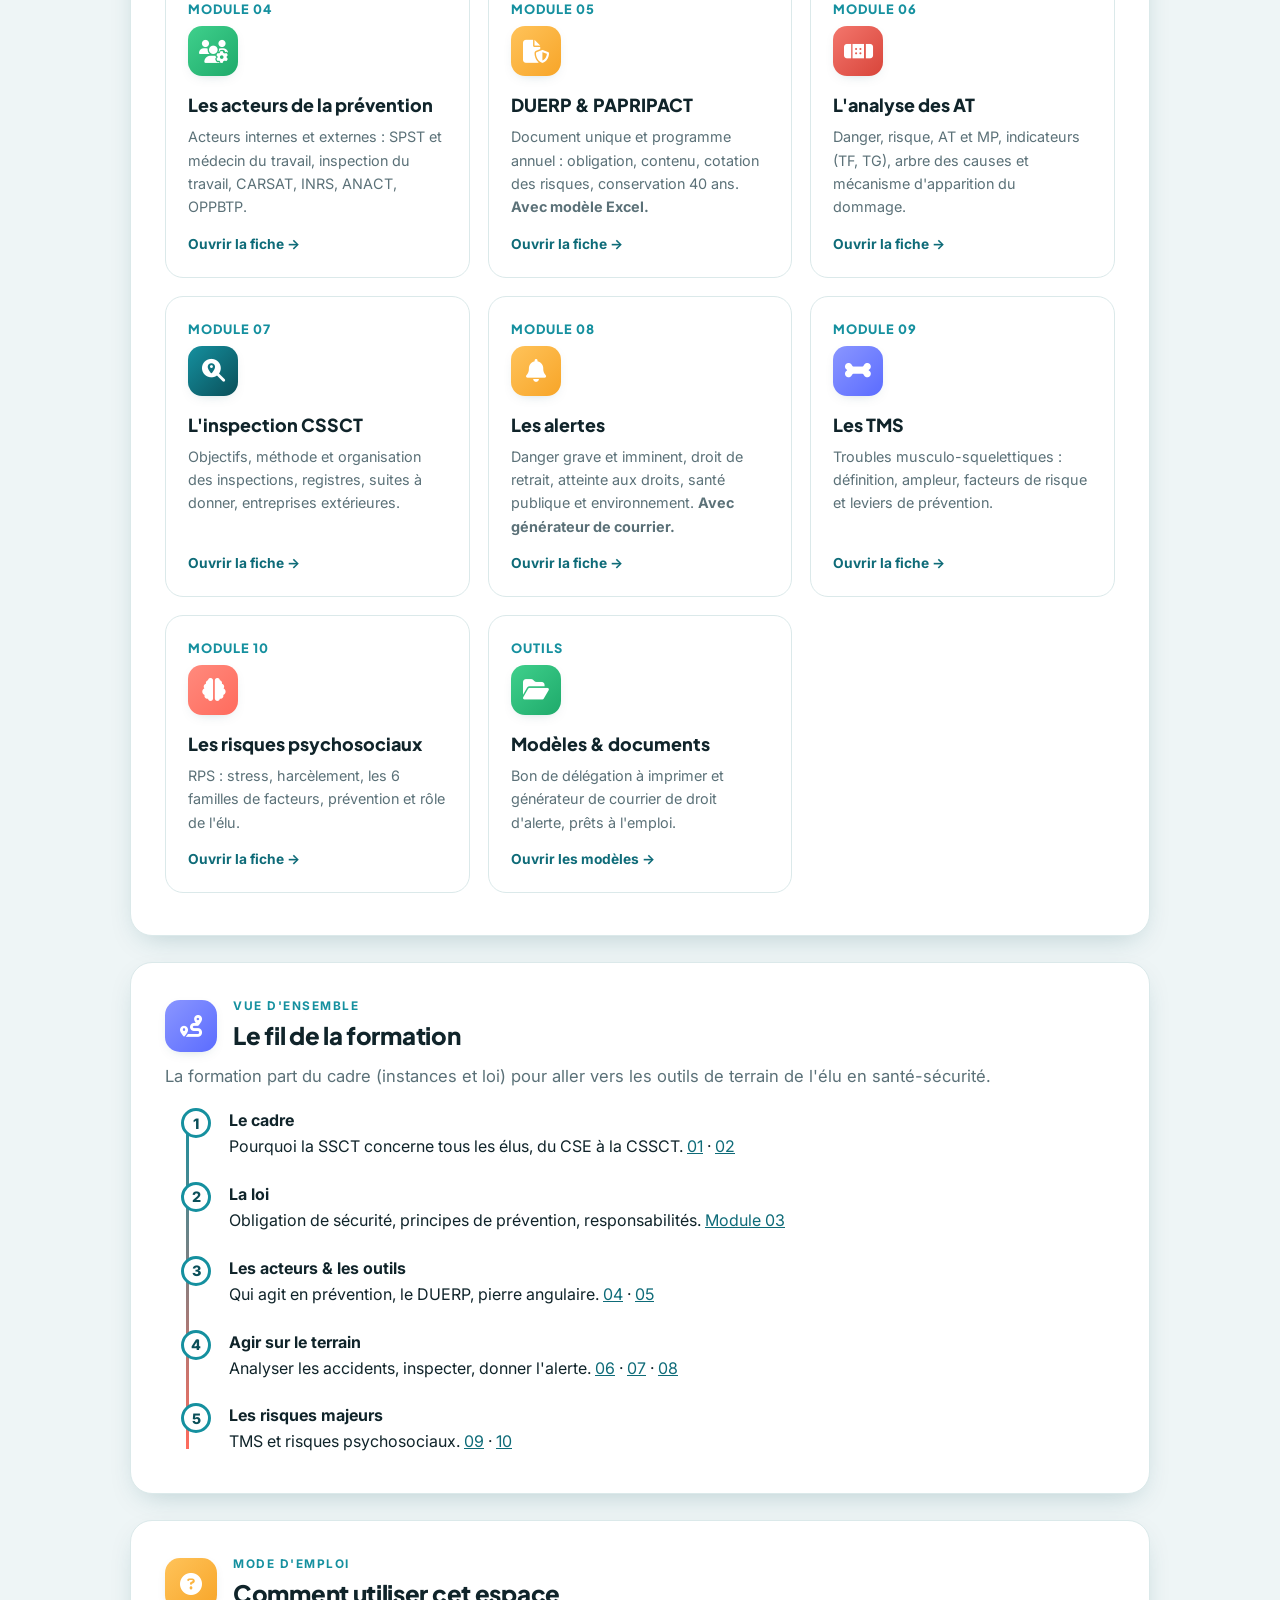
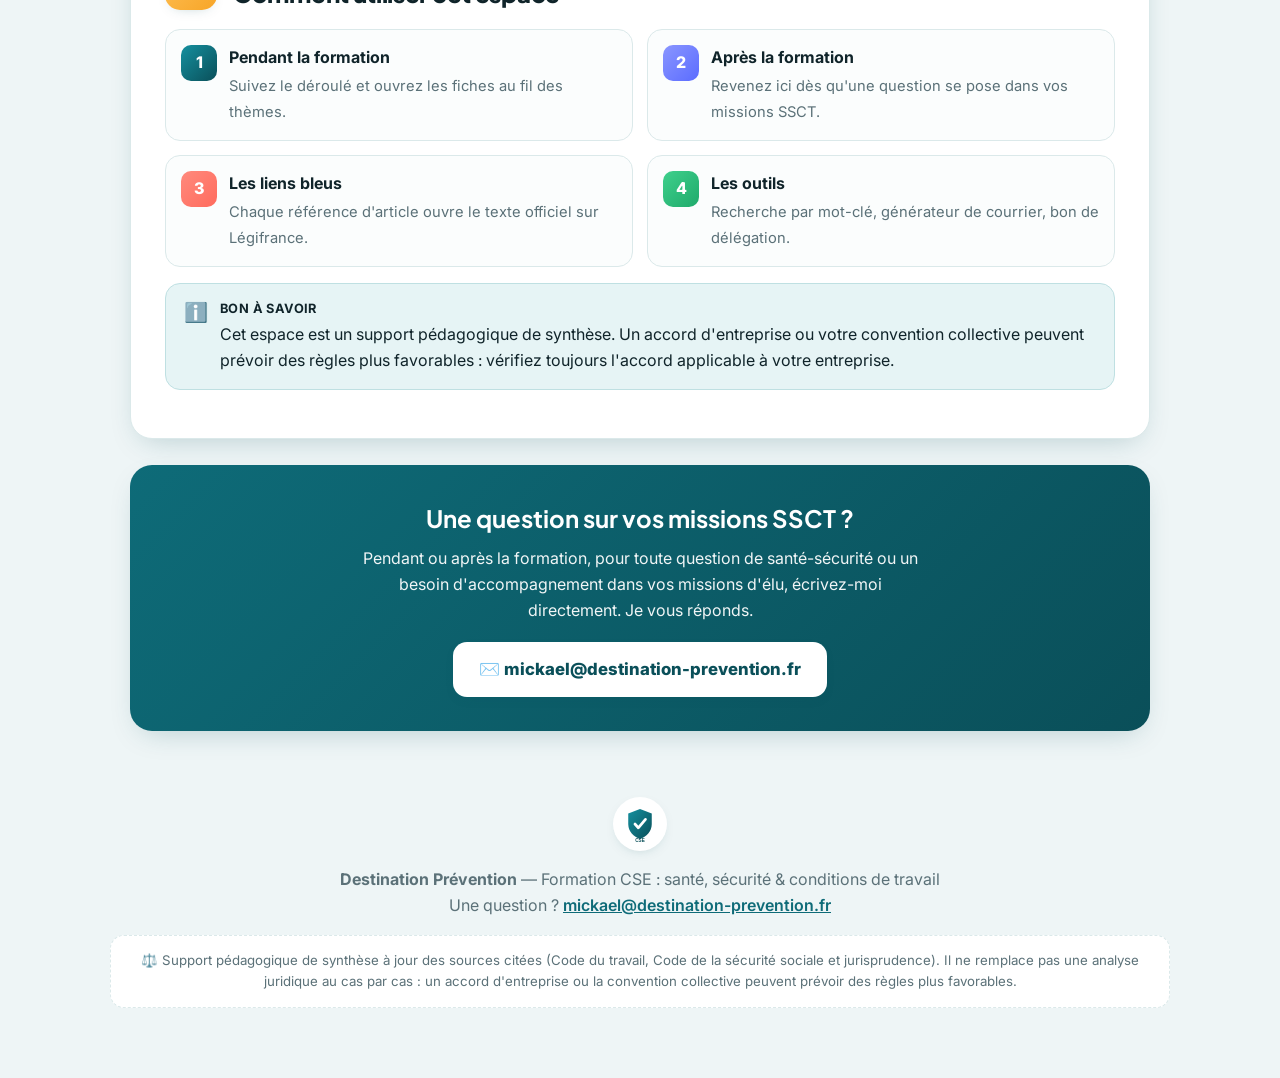
==== commit 44f42271: "Add files via upload" ====
--- a/index.html
+++ b/index.html
@@ -108,8 +108,8 @@
       <a class="mod" href="duer.html">
         <span class="num">MODULE 05</span>
         <div class="mi t-amber"><i class="fa-solid fa-file-shield"></i></div>
-        <h3>Le DUER</h3>
-        <p>Document unique : obligation, contenu, mise à jour, conservation 40 ans, consultation du CSE et PAPRIPACT.</p>
+        <h3>DUERP &amp; PAPRIPACT</h3>
+        <p>Document unique et programme annuel : obligation, contenu, cotation des risques, conservation 40 ans. <b>Avec modèle Excel.</b></p>
         <span class="go">Ouvrir la fiche →</span>
       </a>
 
@@ -173,7 +173,7 @@
     <div class="tl">
       <div class="step"><div class="dot">1</div><b>Le cadre</b>Pourquoi la SSCT concerne tous les élus, du CSE à la CSSCT. <a href="introduction.html">01</a> · <a href="cse-cssct.html">02</a></div>
       <div class="step"><div class="dot">2</div><b>La loi</b>Obligation de sécurité, principes de prévention, responsabilités. <a href="reglementation.html">Module 03</a></div>
-      <div class="step"><div class="dot">3</div><b>Les acteurs &amp; les outils</b>Qui agit en prévention, le DUER comme pierre angulaire. <a href="acteurs.html">04</a> · <a href="duer.html">05</a></div>
+      <div class="step"><div class="dot">3</div><b>Les acteurs &amp; les outils</b>Qui agit en prévention, le DUERP, pierre angulaire. <a href="acteurs.html">04</a> · <a href="duer.html">05</a></div>
       <div class="step"><div class="dot">4</div><b>Agir sur le terrain</b>Analyser les accidents, inspecter, donner l'alerte. <a href="analyse-at.html">06</a> · <a href="inspection.html">07</a> · <a href="alertes.html">08</a></div>
       <div class="step"><div class="dot">5</div><b>Les risques majeurs</b>TMS et risques psychosociaux. <a href="tms.html">09</a> · <a href="rps.html">10</a></div>
     </div>
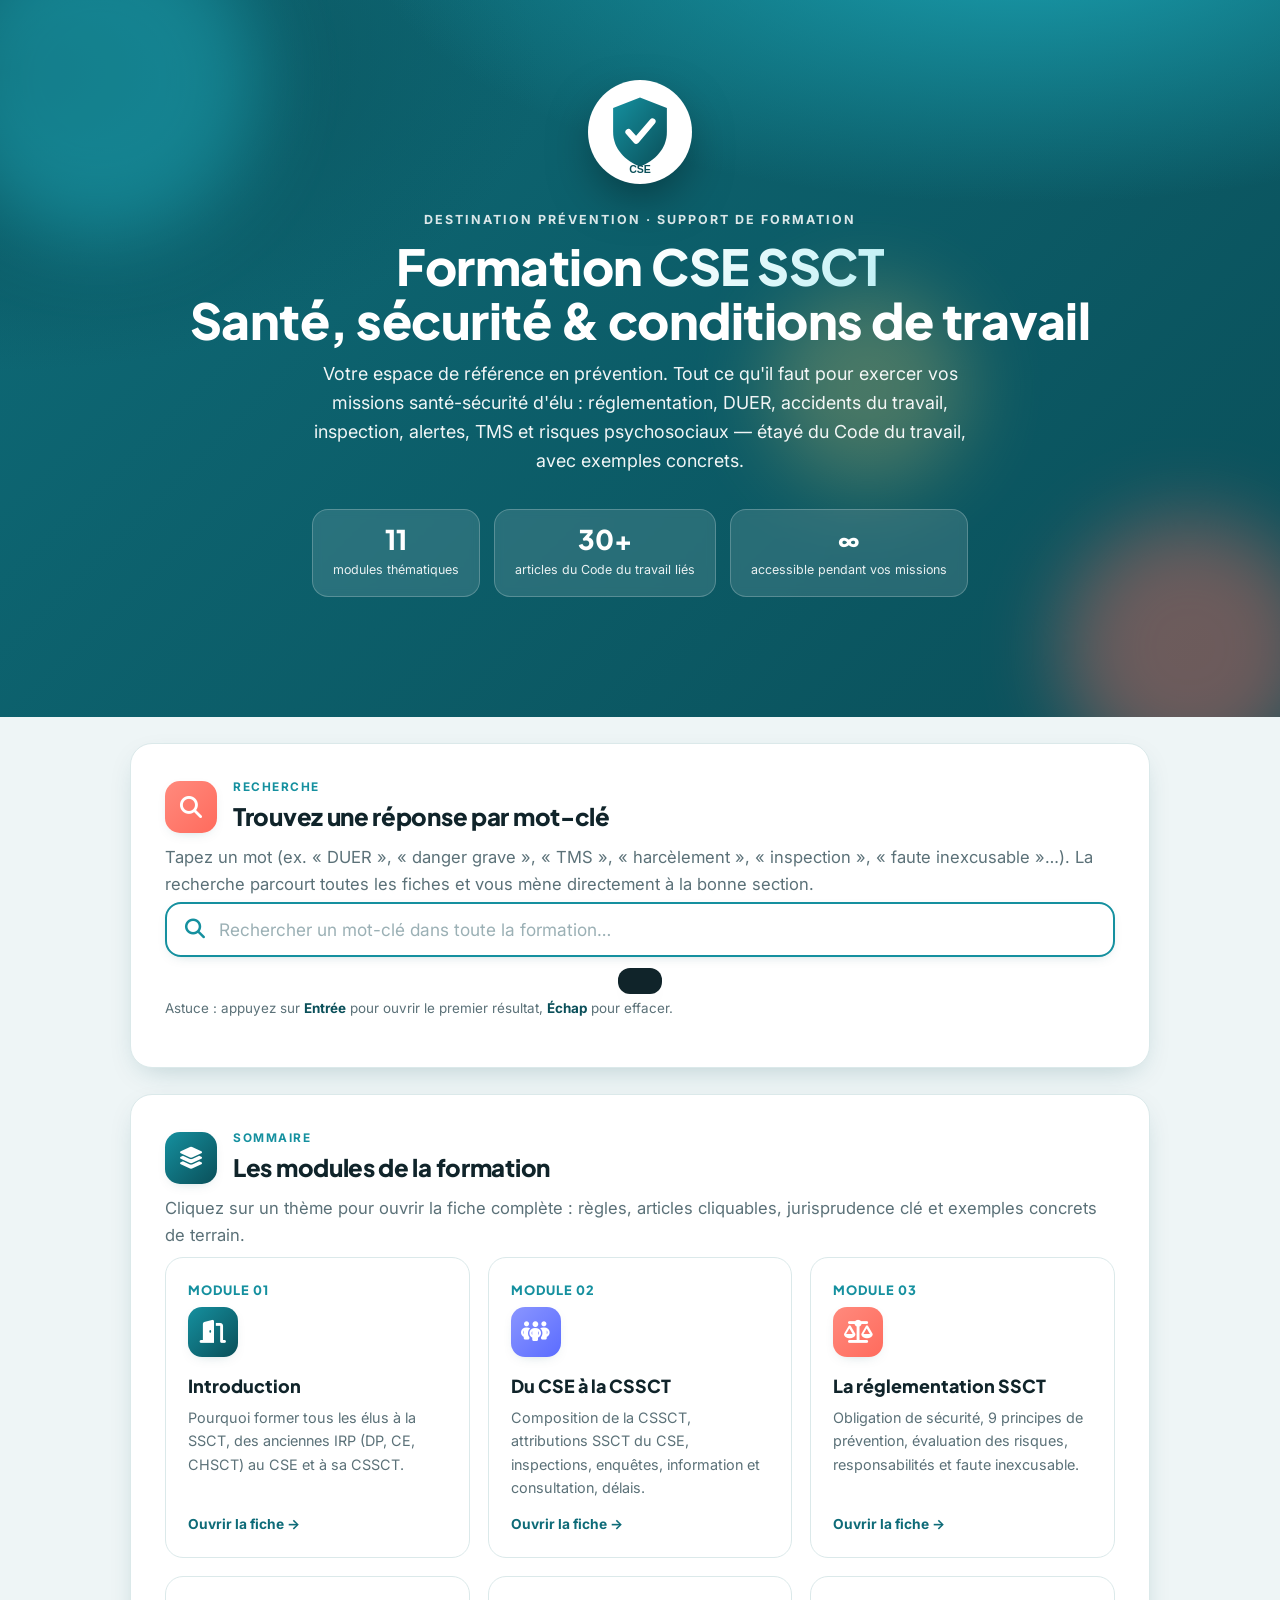
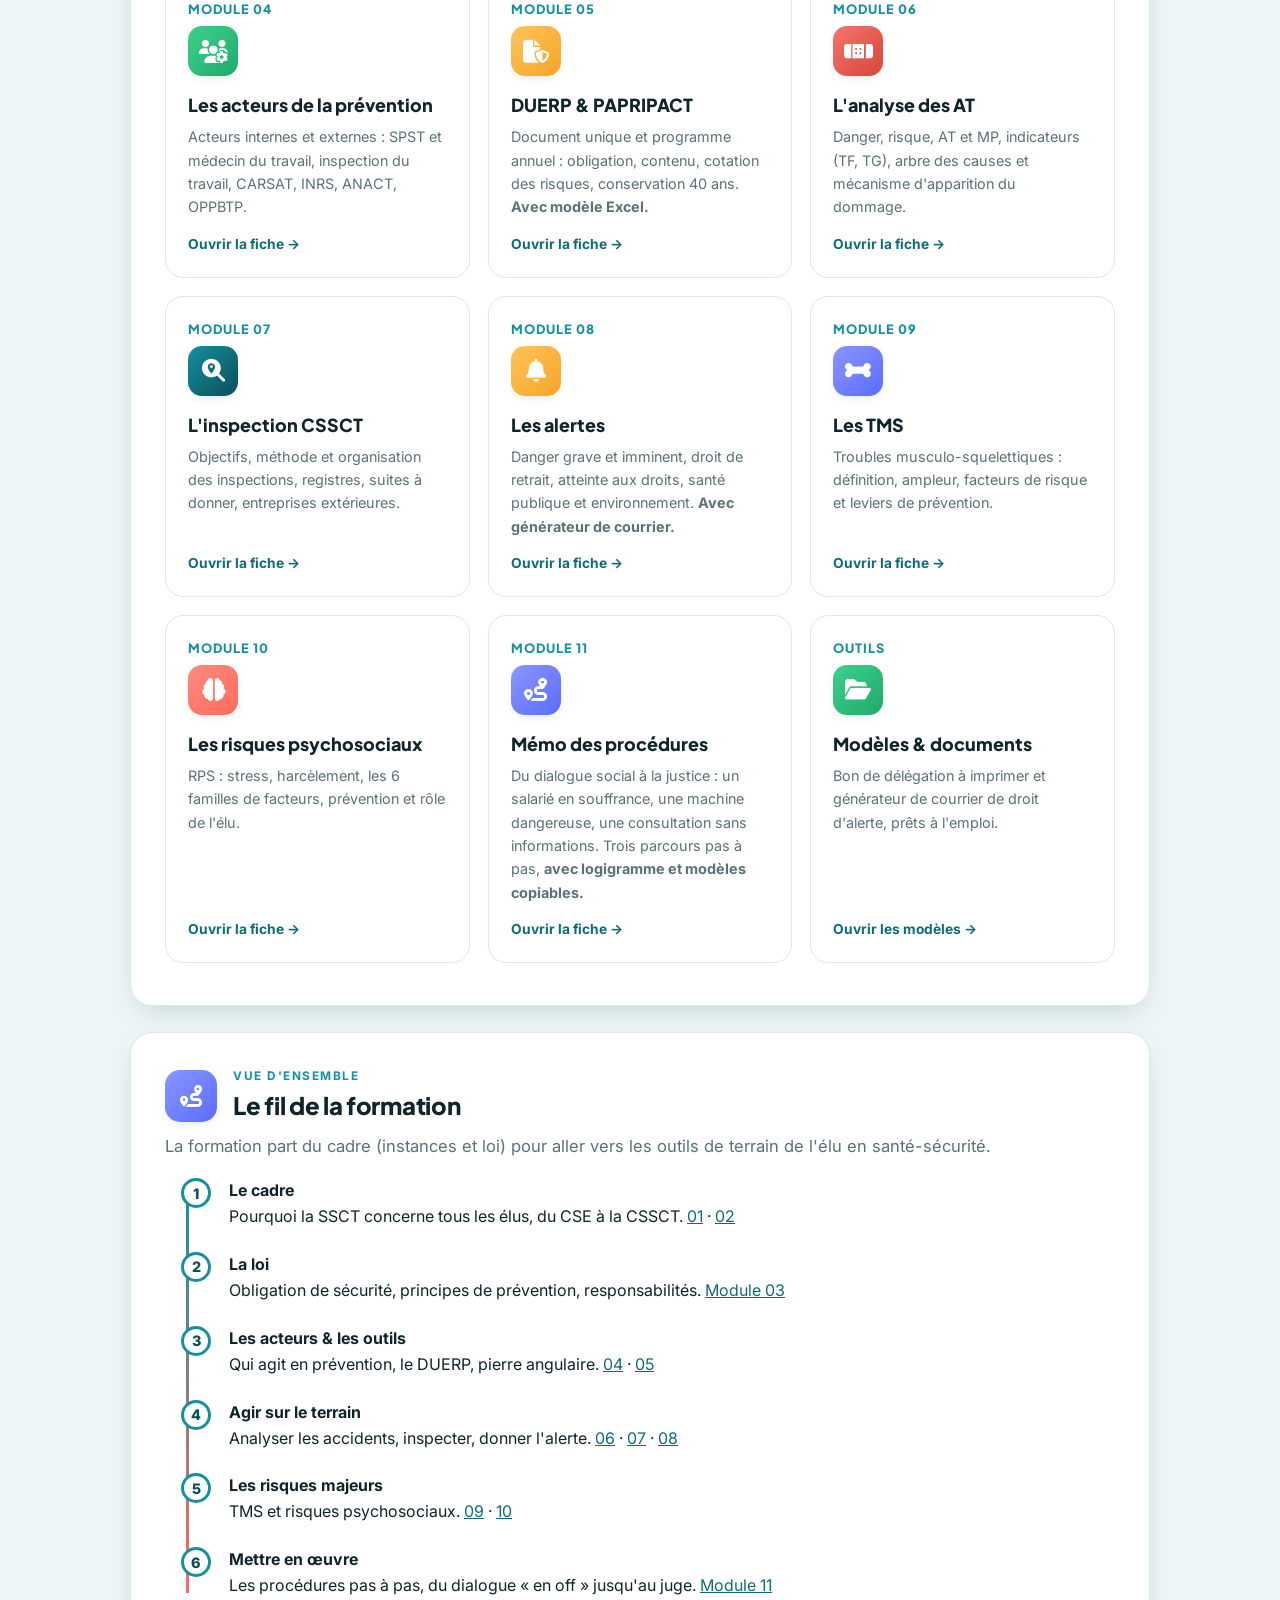
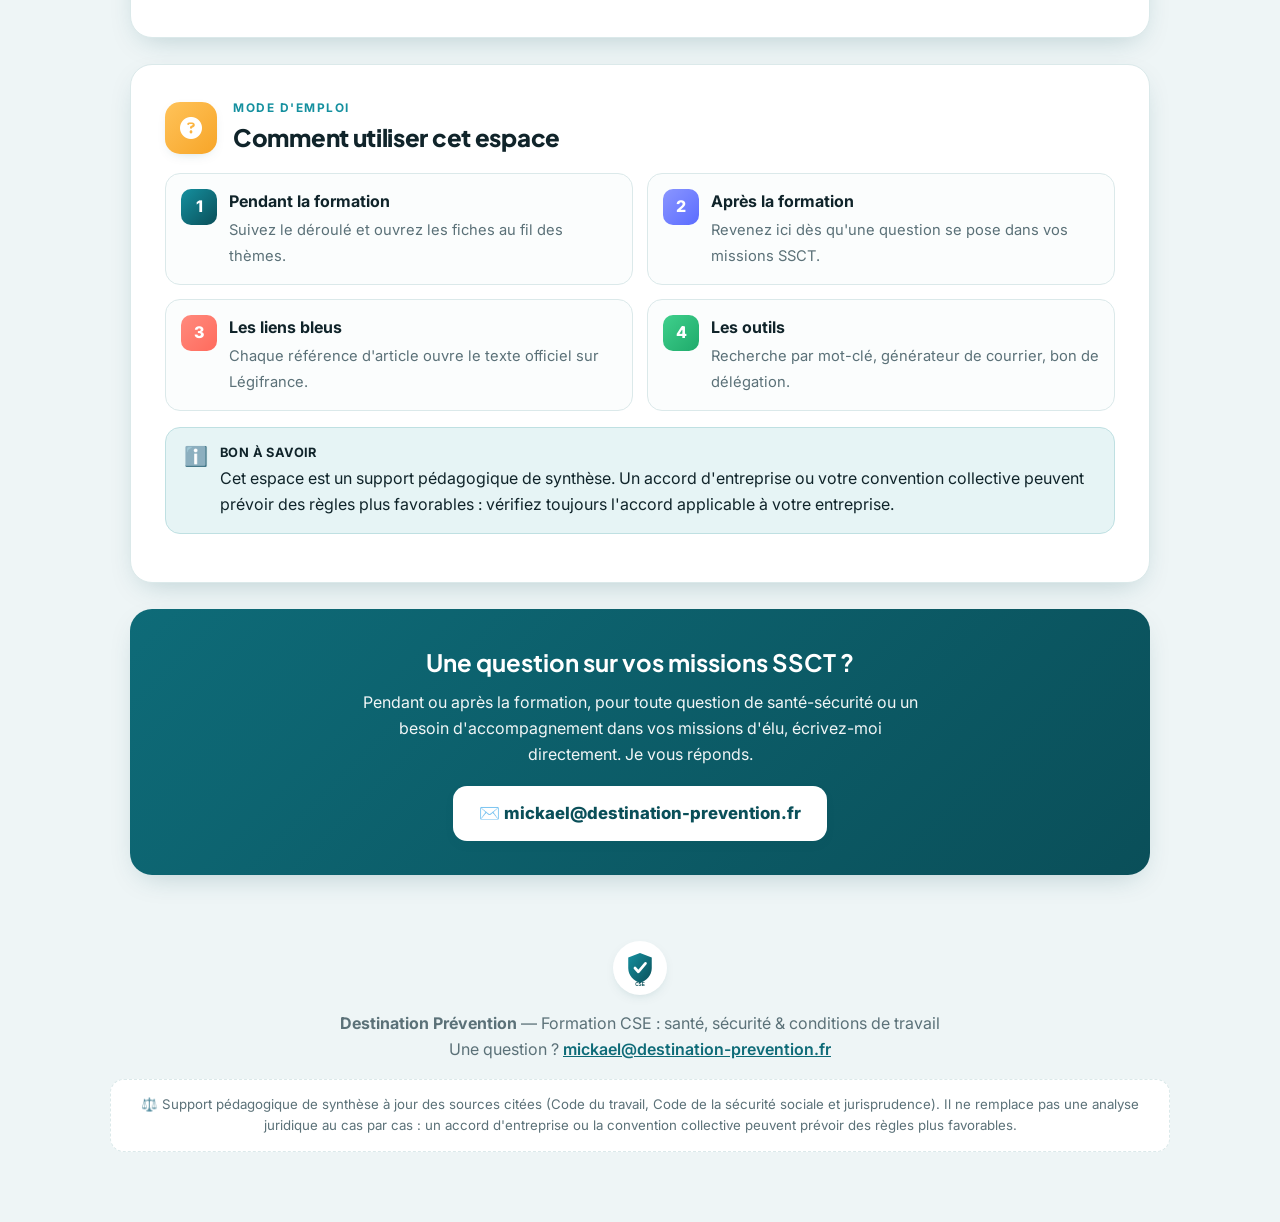
==== commit 84d53ff3: "Module 11 : Mémo des procédures, avec un logigramme par situation Reprise sur le site SSCT de la pag" ====
--- a/index.html
+++ b/index.html
@@ -21,6 +21,7 @@
     <div class="links">
       <a href="#recherche">Recherche</a>
       <a href="#modules">Les modules</a>
+      <a href="procedures.html">Procédures</a>
       <a href="modeles.html">Modèles</a>
       <a href="#parcours">Le parcours</a>
       <a href="#aide">Mode d'emploi</a>
@@ -37,7 +38,7 @@
     <h1>Formation <span class="hl">CSE SSCT</span><br>Santé, sécurité &amp; conditions de travail</h1>
     <p class="sub">Votre espace de référence en prévention. Tout ce qu'il faut pour exercer vos missions santé-sécurité d'élu : réglementation, DUER, accidents du travail, inspection, alertes, TMS et risques psychosociaux — étayé du Code du travail, avec exemples concrets.</p>
     <div class="stats">
-      <div class="stat"><div class="n">10</div><div class="l">modules thématiques</div></div>
+      <div class="stat"><div class="n">11</div><div class="l">modules thématiques</div></div>
       <div class="stat"><div class="n">30+</div><div class="l">articles du Code du travail liés</div></div>
       <div class="stat"><div class="n">∞</div><div class="l">accessible pendant vos missions</div></div>
     </div>
@@ -153,6 +154,14 @@
         <span class="go">Ouvrir la fiche →</span>
       </a>
 
+      <a class="mod" href="procedures.html">
+        <span class="num">MODULE 11</span>
+        <div class="mi t-indigo"><i class="fa-solid fa-route"></i></div>
+        <h3>Mémo des procédures</h3>
+        <p>Du dialogue social à la justice : un salarié en souffrance, une machine dangereuse, une consultation sans informations. Trois parcours pas à pas, <b>avec logigramme et modèles copiables.</b></p>
+        <span class="go">Ouvrir la fiche →</span>
+      </a>
+
       <a class="mod" href="modeles.html">
         <span class="num">OUTILS</span>
         <div class="mi t-green"><i class="fa-solid fa-folder-open"></i></div>
@@ -176,6 +185,7 @@
       <div class="step"><div class="dot">3</div><b>Les acteurs &amp; les outils</b>Qui agit en prévention, le DUERP, pierre angulaire. <a href="acteurs.html">04</a> · <a href="duer.html">05</a></div>
       <div class="step"><div class="dot">4</div><b>Agir sur le terrain</b>Analyser les accidents, inspecter, donner l'alerte. <a href="analyse-at.html">06</a> · <a href="inspection.html">07</a> · <a href="alertes.html">08</a></div>
       <div class="step"><div class="dot">5</div><b>Les risques majeurs</b>TMS et risques psychosociaux. <a href="tms.html">09</a> · <a href="rps.html">10</a></div>
+      <div class="step"><div class="dot">6</div><b>Mettre en œuvre</b>Les procédures pas à pas, du dialogue « en off » jusqu'au juge. <a href="procedures.html">Module 11</a></div>
     </div>
   </section>
 
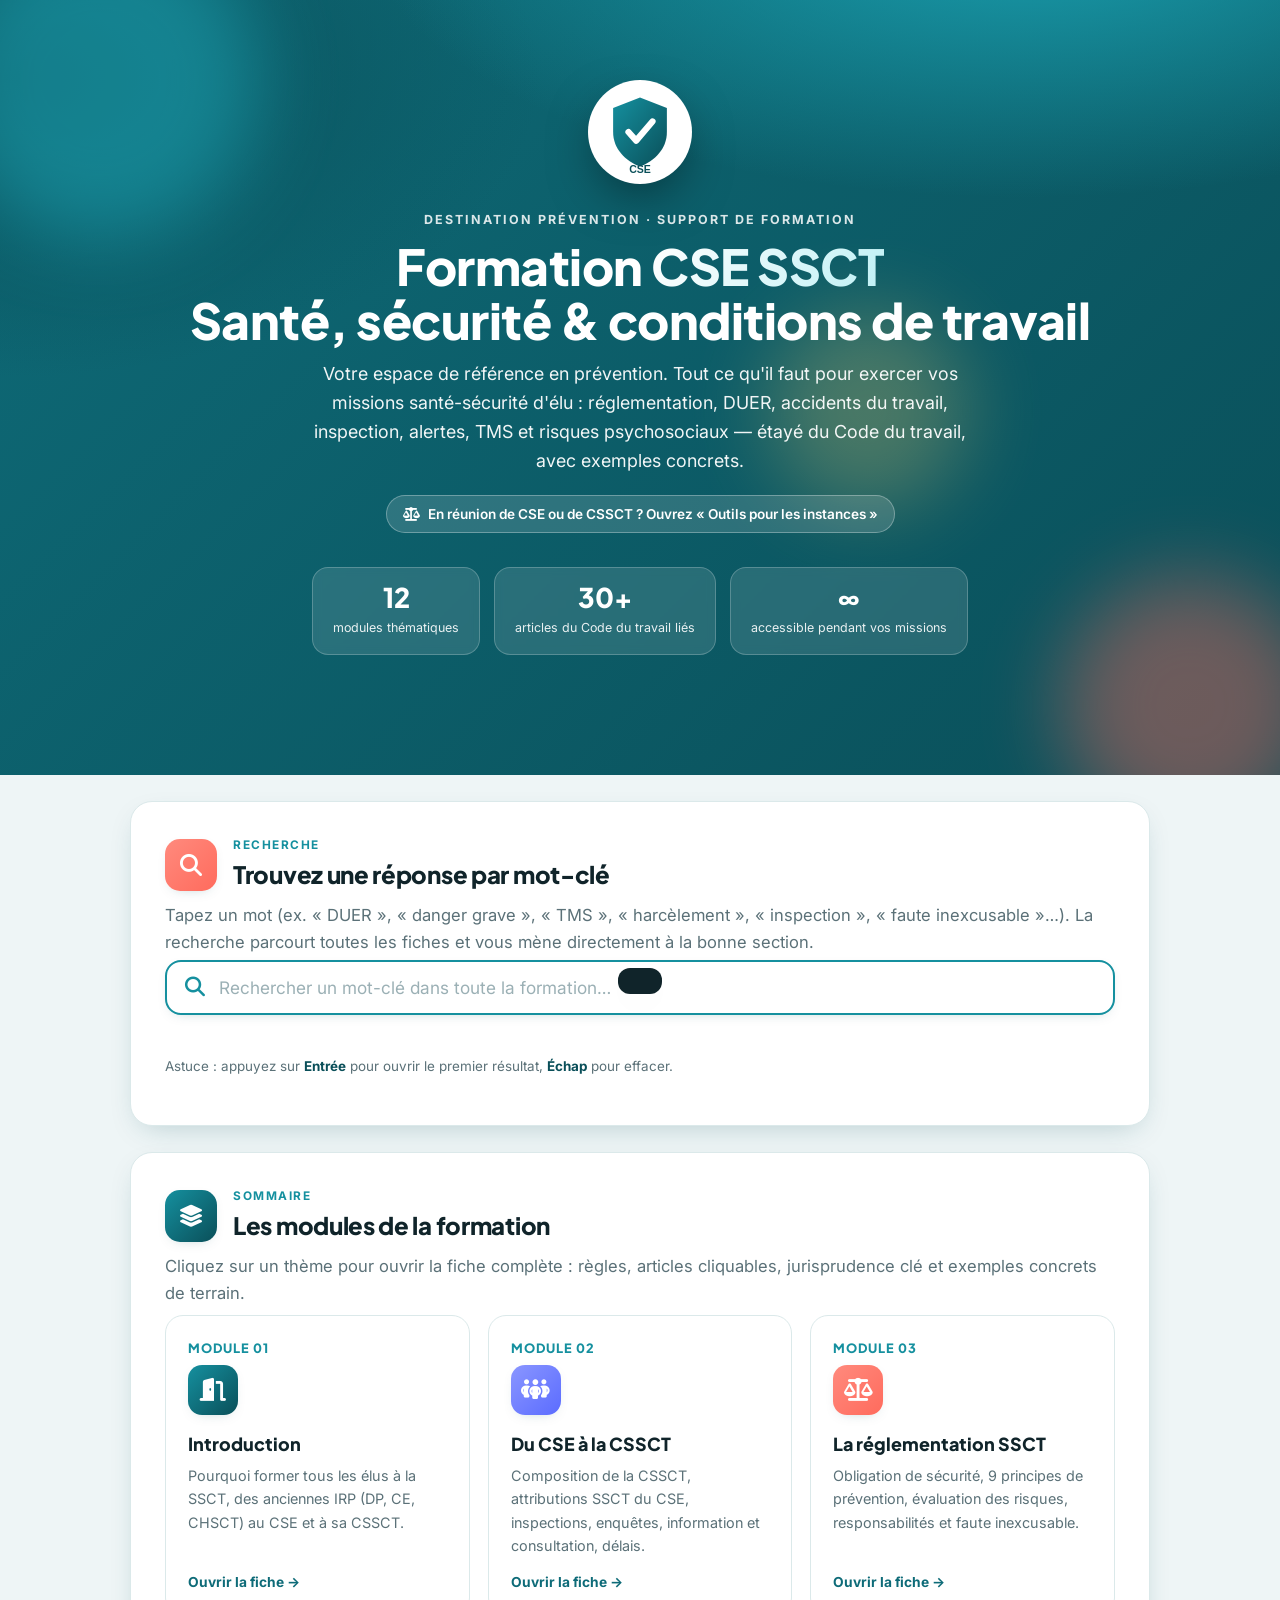
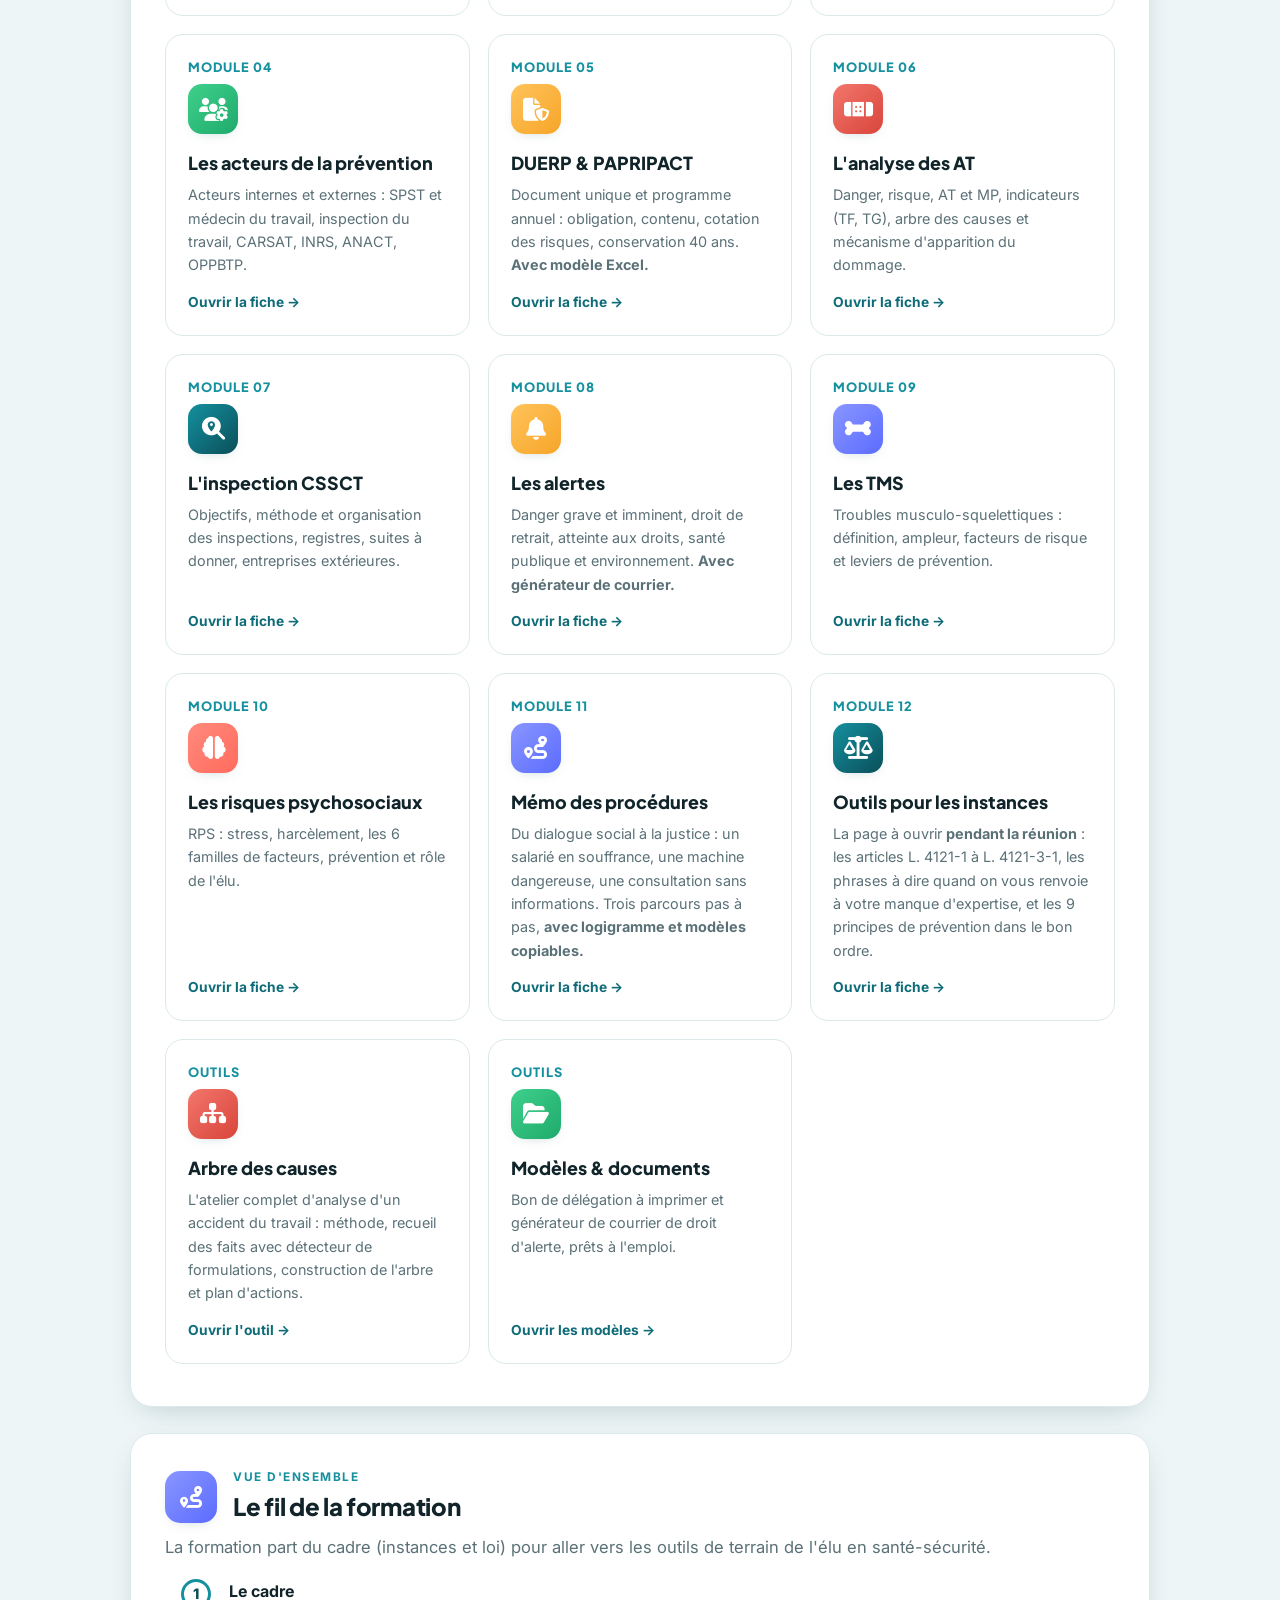
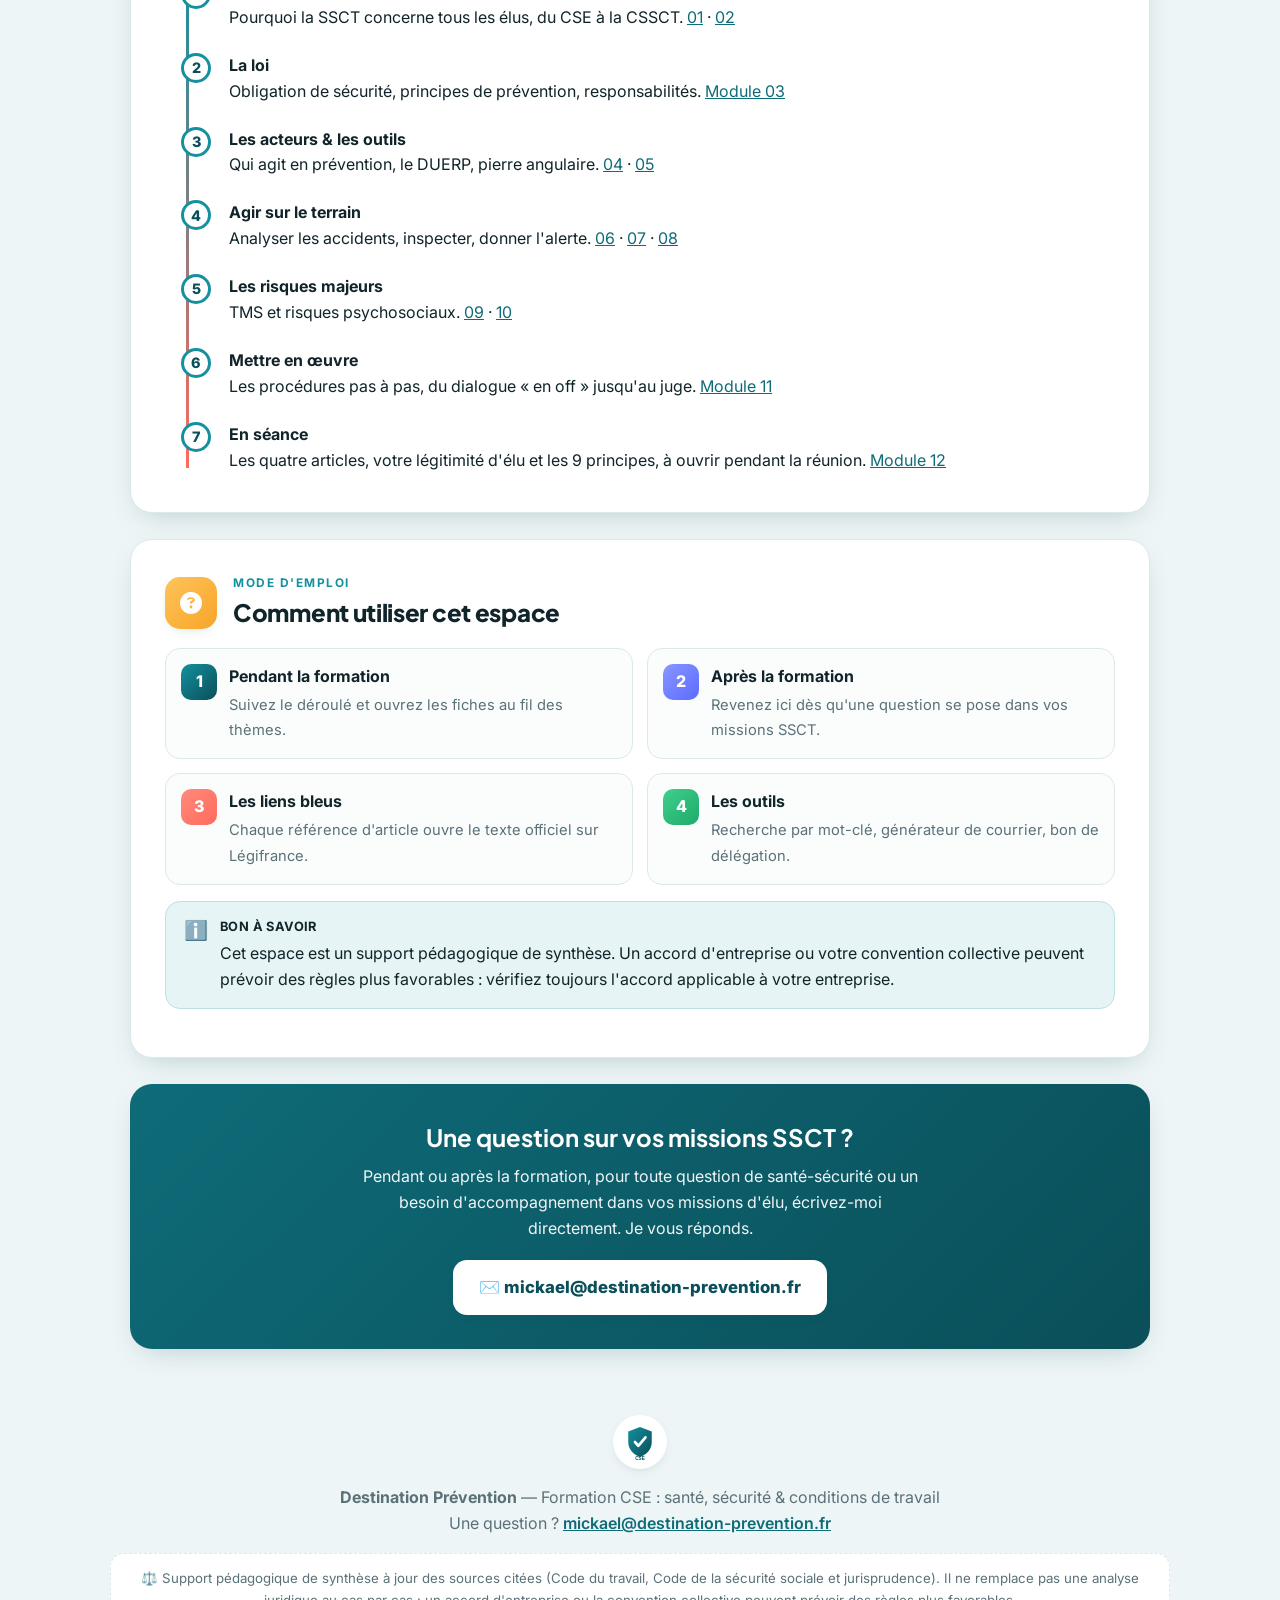
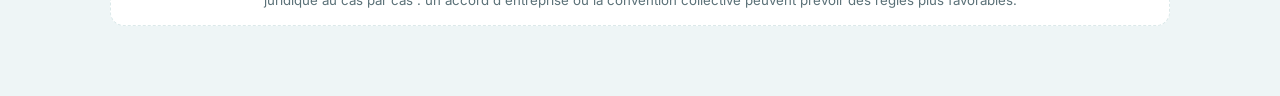
==== commit 31c121f0: "Module 12 : Outils pour les instances, et atelier Arbre des causes outils-instances.html : la page a" ====
--- a/index.html
+++ b/index.html
@@ -21,6 +21,7 @@
     <div class="links">
       <a href="#recherche">Recherche</a>
       <a href="#modules">Les modules</a>
+      <a href="outils-instances.html">En séance</a>
       <a href="procedures.html">Procédures</a>
       <a href="modeles.html">Modèles</a>
       <a href="#parcours">Le parcours</a>
@@ -37,8 +38,9 @@
     <span class="kick">Destination Prévention · Support de formation</span>
     <h1>Formation <span class="hl">CSE SSCT</span><br>Santé, sécurité &amp; conditions de travail</h1>
     <p class="sub">Votre espace de référence en prévention. Tout ce qu'il faut pour exercer vos missions santé-sécurité d'élu : réglementation, DUER, accidents du travail, inspection, alertes, TMS et risques psychosociaux — étayé du Code du travail, avec exemples concrets.</p>
+    <a class="tagchip" href="outils-instances.html"><i class="fa-solid fa-scale-balanced"></i> En réunion de CSE ou de CSSCT ? Ouvrez « Outils pour les instances »</a>
     <div class="stats">
-      <div class="stat"><div class="n">11</div><div class="l">modules thématiques</div></div>
+      <div class="stat"><div class="n">12</div><div class="l">modules thématiques</div></div>
       <div class="stat"><div class="n">30+</div><div class="l">articles du Code du travail liés</div></div>
       <div class="stat"><div class="n">∞</div><div class="l">accessible pendant vos missions</div></div>
     </div>
@@ -162,6 +164,22 @@
         <span class="go">Ouvrir la fiche →</span>
       </a>
 
+      <a class="mod" href="outils-instances.html">
+        <span class="num">MODULE 12</span>
+        <div class="mi t-teal"><i class="fa-solid fa-scale-balanced"></i></div>
+        <h3>Outils pour les instances</h3>
+        <p>La page à ouvrir <b>pendant la réunion</b> : les articles L. 4121-1 à L. 4121-3-1, les phrases à dire quand on vous renvoie à votre manque d'expertise, et les 9 principes de prévention dans le bon ordre.</p>
+        <span class="go">Ouvrir la fiche →</span>
+      </a>
+
+      <a class="mod" href="arbre-des-causes.html">
+        <span class="num">OUTILS</span>
+        <div class="mi t-red"><i class="fa-solid fa-sitemap"></i></div>
+        <h3>Arbre des causes</h3>
+        <p>L'atelier complet d'analyse d'un accident du travail : méthode, recueil des faits avec détecteur de formulations, construction de l'arbre et plan d'actions.</p>
+        <span class="go">Ouvrir l'outil →</span>
+      </a>
+
       <a class="mod" href="modeles.html">
         <span class="num">OUTILS</span>
         <div class="mi t-green"><i class="fa-solid fa-folder-open"></i></div>
@@ -186,6 +204,7 @@
       <div class="step"><div class="dot">4</div><b>Agir sur le terrain</b>Analyser les accidents, inspecter, donner l'alerte. <a href="analyse-at.html">06</a> · <a href="inspection.html">07</a> · <a href="alertes.html">08</a></div>
       <div class="step"><div class="dot">5</div><b>Les risques majeurs</b>TMS et risques psychosociaux. <a href="tms.html">09</a> · <a href="rps.html">10</a></div>
       <div class="step"><div class="dot">6</div><b>Mettre en œuvre</b>Les procédures pas à pas, du dialogue « en off » jusqu'au juge. <a href="procedures.html">Module 11</a></div>
+      <div class="step"><div class="dot">7</div><b>En séance</b>Les quatre articles, votre légitimité d'élu et les 9 principes, à ouvrir pendant la réunion. <a href="outils-instances.html">Module 12</a></div>
     </div>
   </section>
 
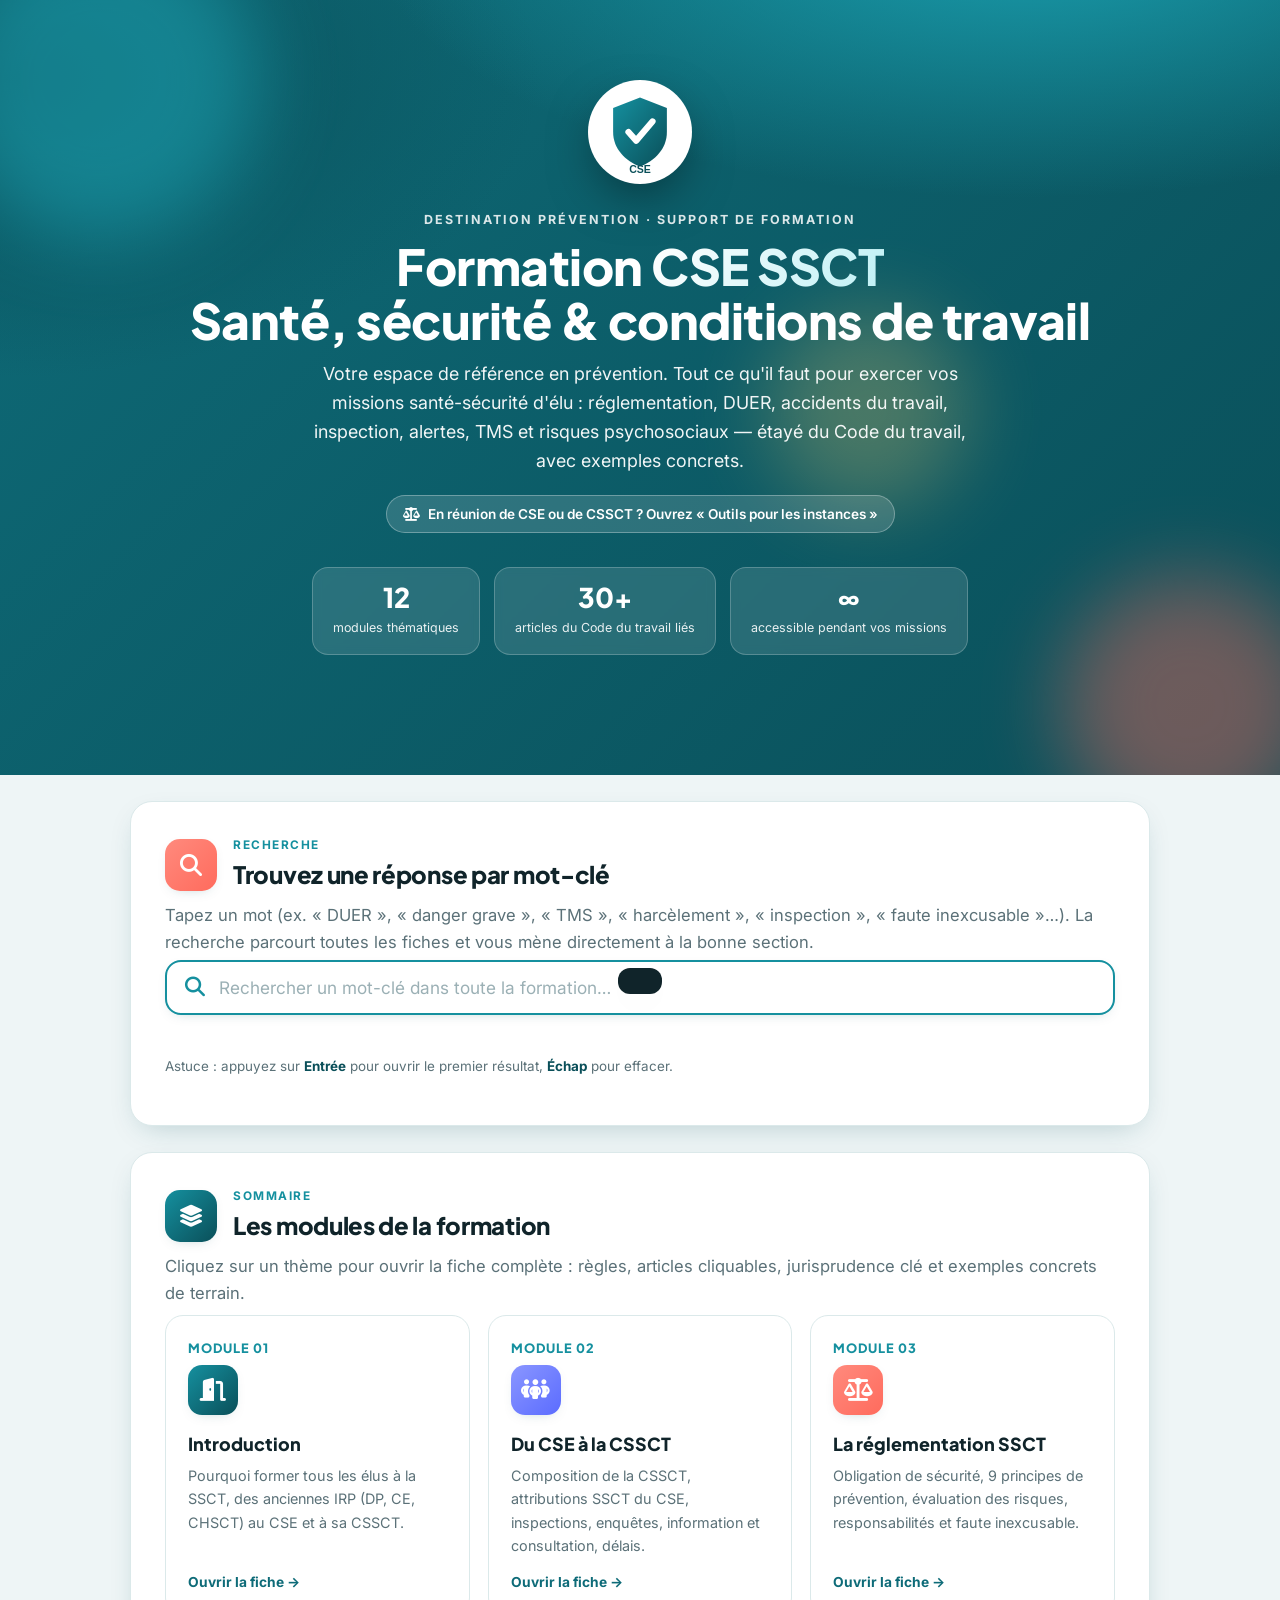
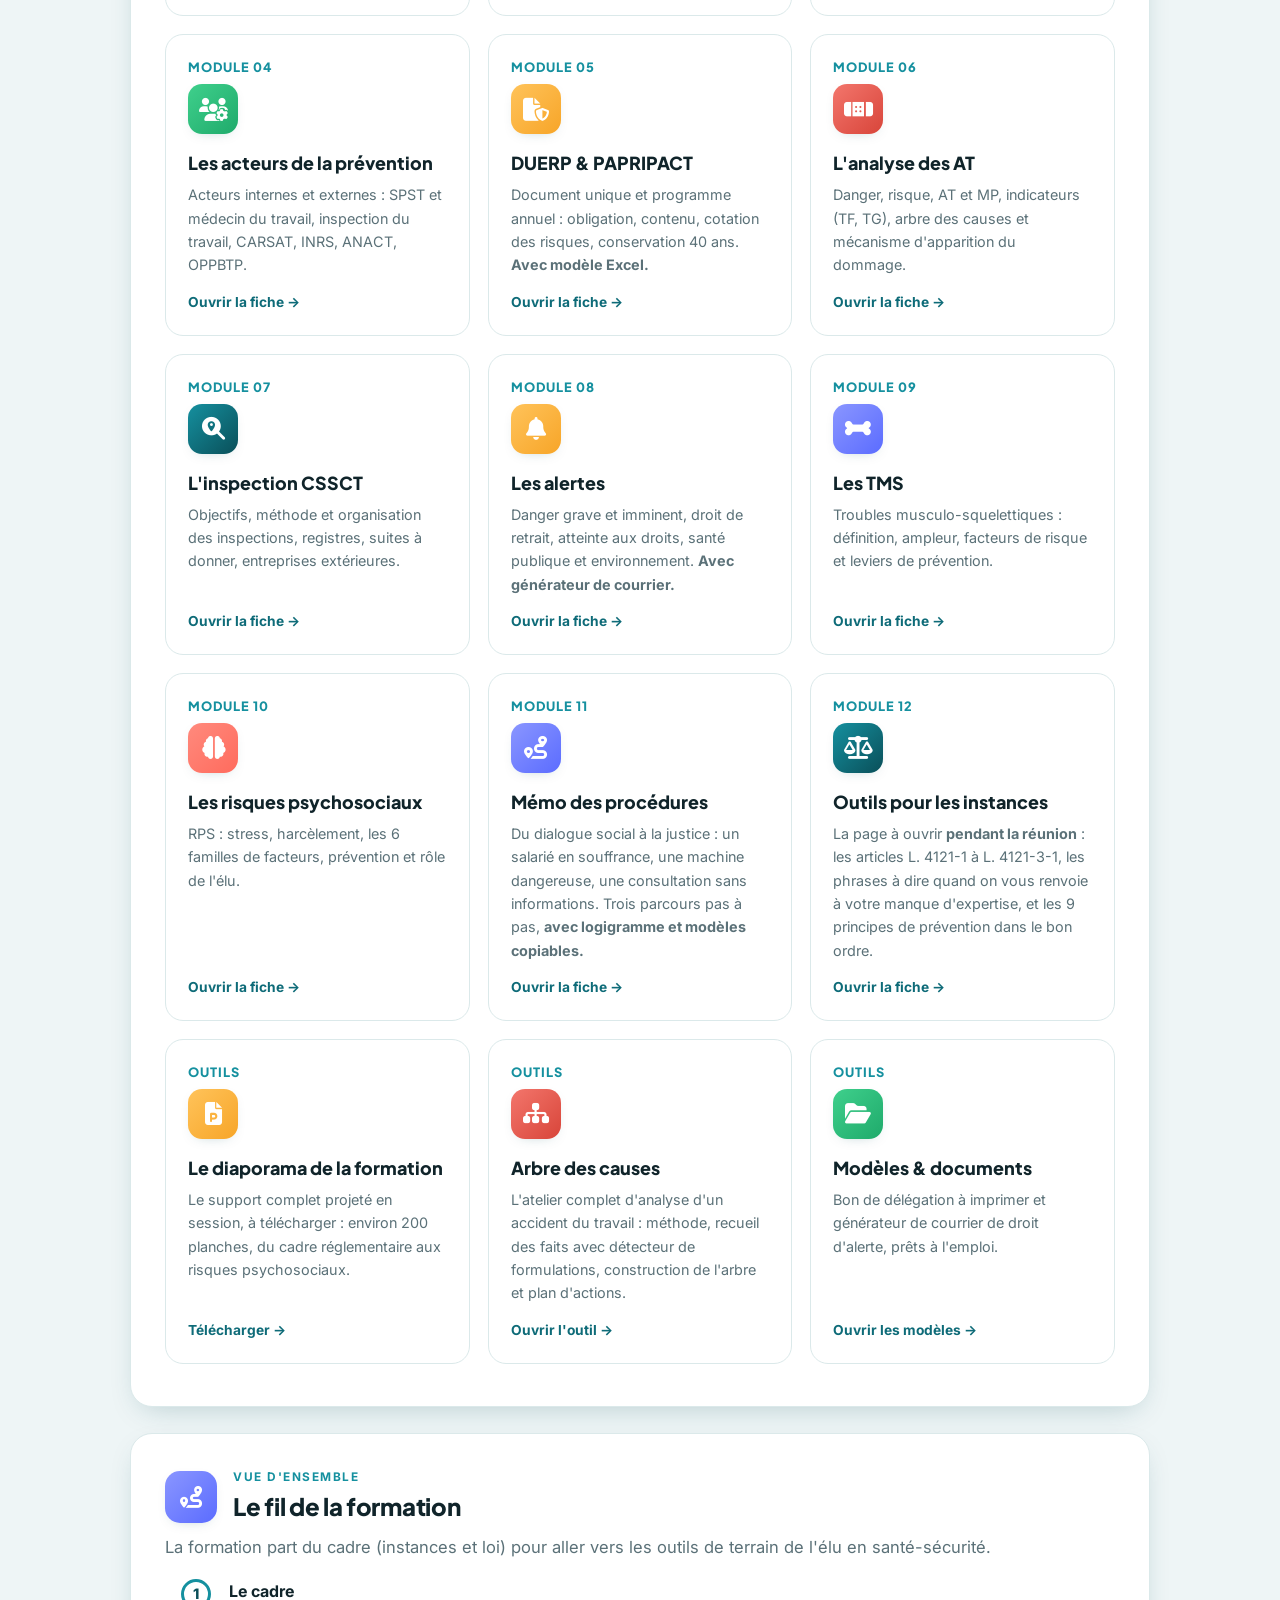
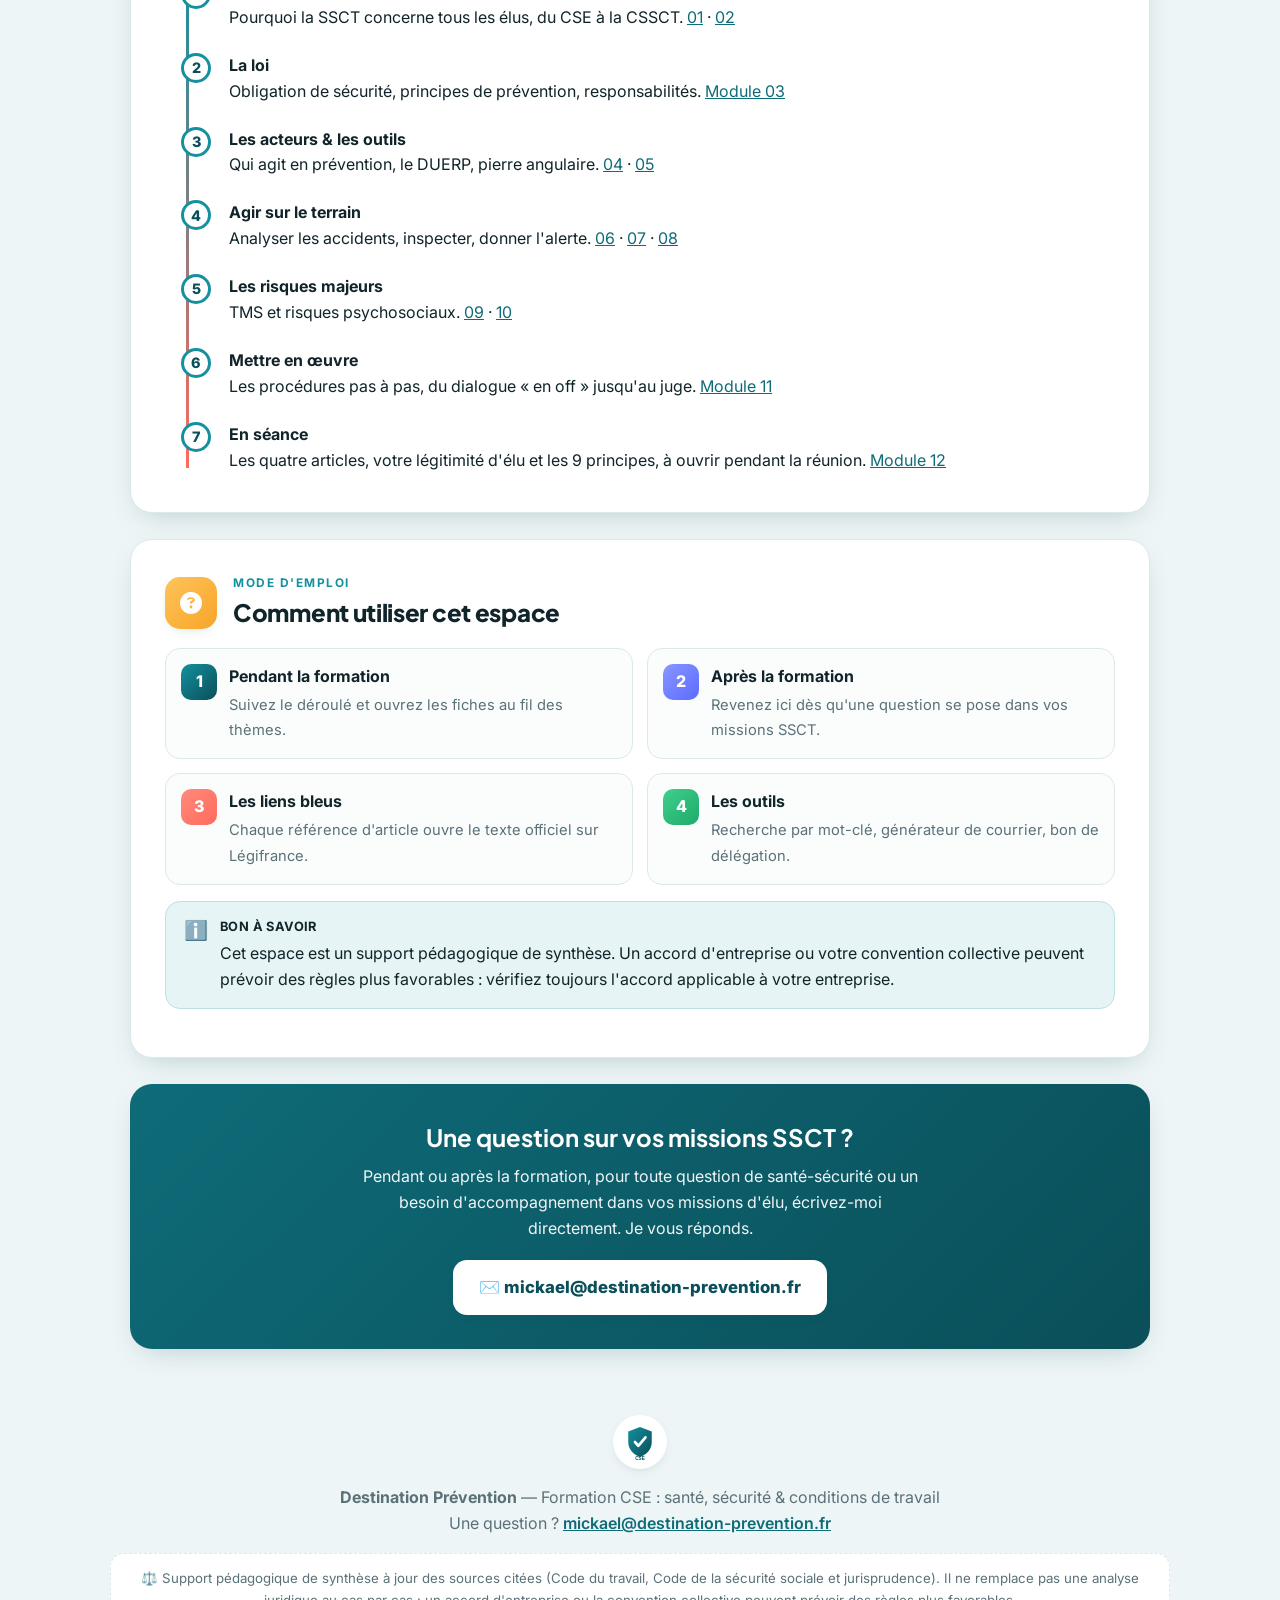
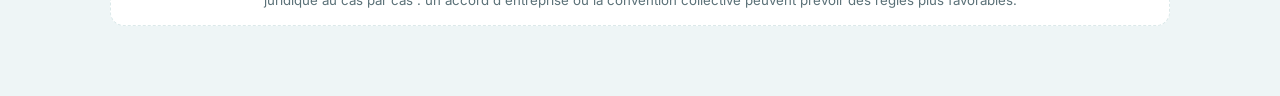
==== commit 7fb0adcd: "Support V5, outil RPS-DU (ED 6403), TP 57 INRS et pages non indexables" ====
--- a/index.html
+++ b/index.html
@@ -3,6 +3,7 @@
 <head>
 <meta charset="UTF-8">
 <meta name="viewport" content="width=device-width, initial-scale=1.0">
+<meta name="robots" content="noindex,nofollow,noarchive">
 <title>Formation CSE SSCT — Santé, sécurité &amp; conditions de travail · Destination Prévention</title>
 <meta name="description" content="Espace de formation SSCT des élus du CSE : réglementation, acteurs de la prévention, DUER, analyse des accidents du travail, inspection, alertes, TMS et risques psychosociaux. Étayé du Code du travail.">
 <link rel="icon" href="logo.svg">
@@ -172,6 +173,14 @@
         <span class="go">Ouvrir la fiche →</span>
       </a>
 
+      <a class="mod" href="modeles.html#support">
+        <span class="num">OUTILS</span>
+        <div class="mi t-amber"><i class="fa-solid fa-file-powerpoint"></i></div>
+        <h3>Le diaporama de la formation</h3>
+        <p>Le support complet projeté en session, à télécharger : environ 200 planches, du cadre réglementaire aux risques psychosociaux.</p>
+        <span class="go">Télécharger →</span>
+      </a>
+
       <a class="mod" href="arbre-des-causes.html">
         <span class="num">OUTILS</span>
         <div class="mi t-red"><i class="fa-solid fa-sitemap"></i></div>
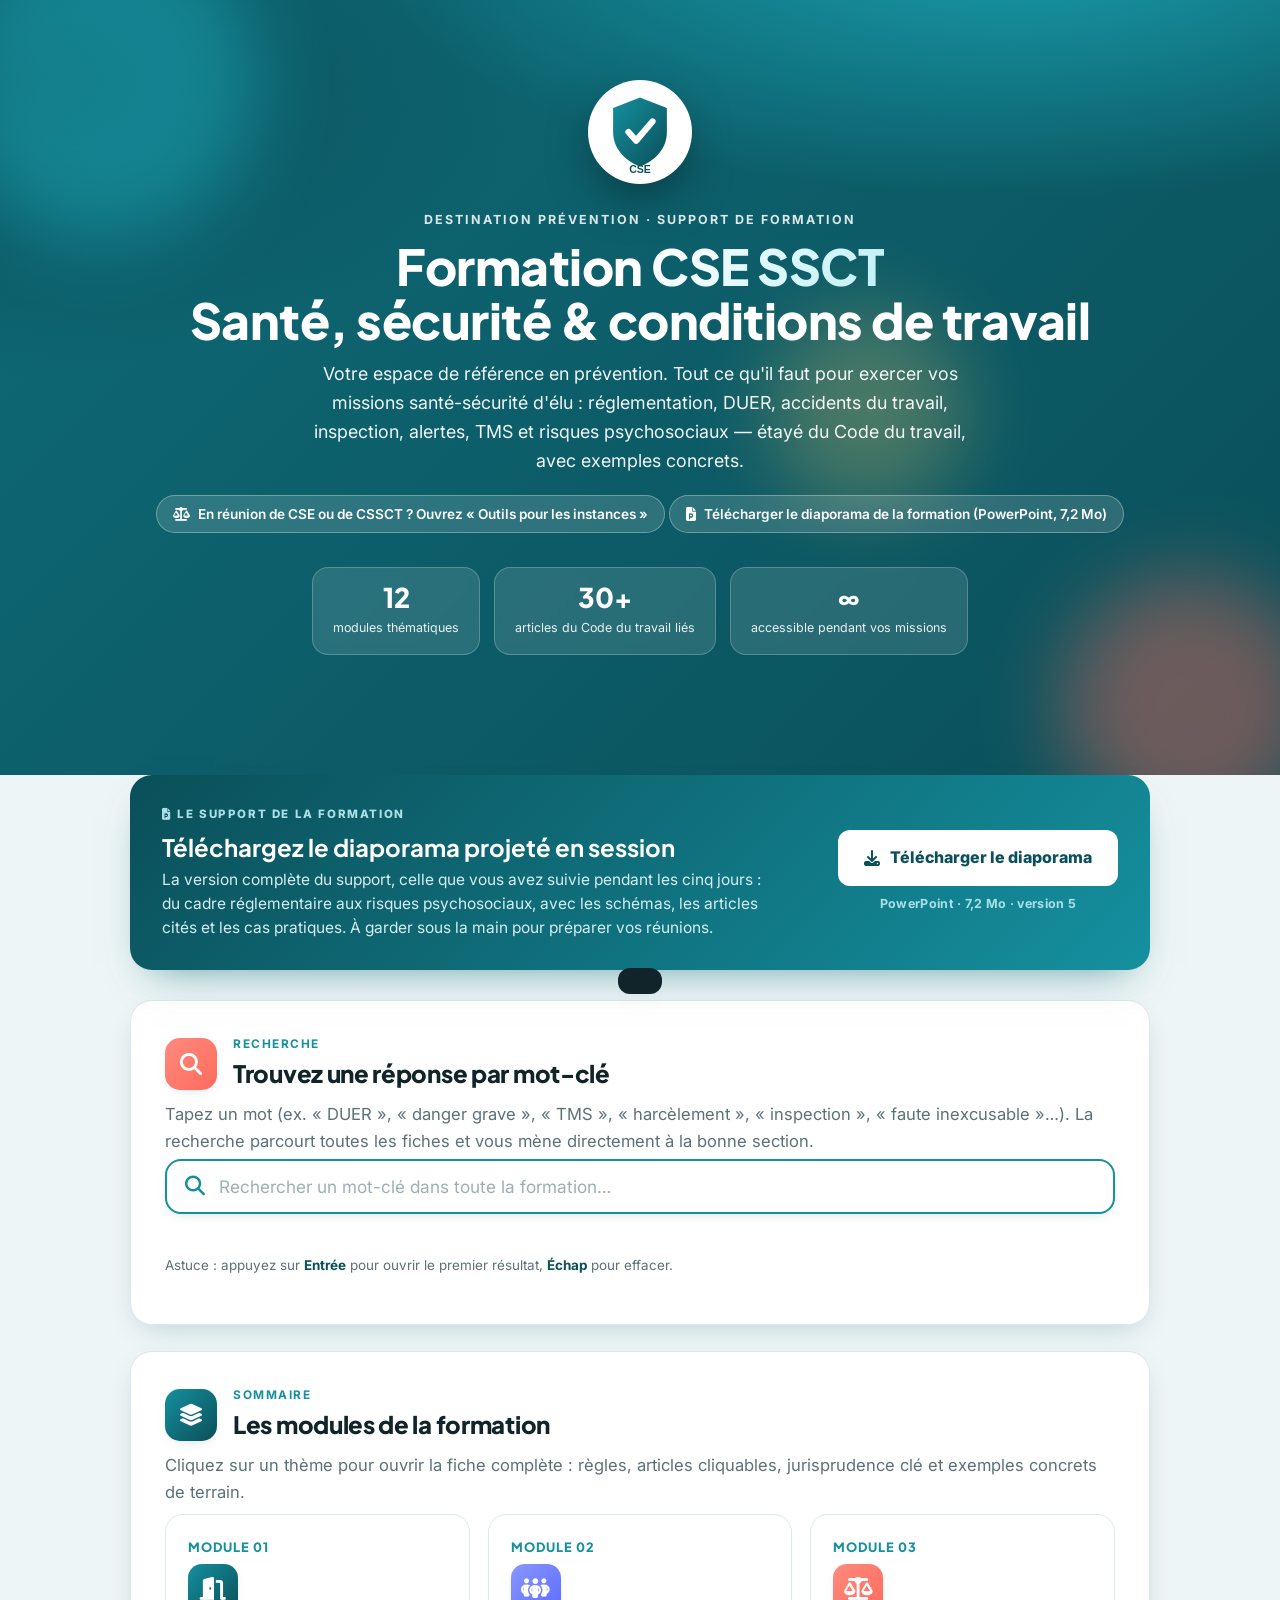
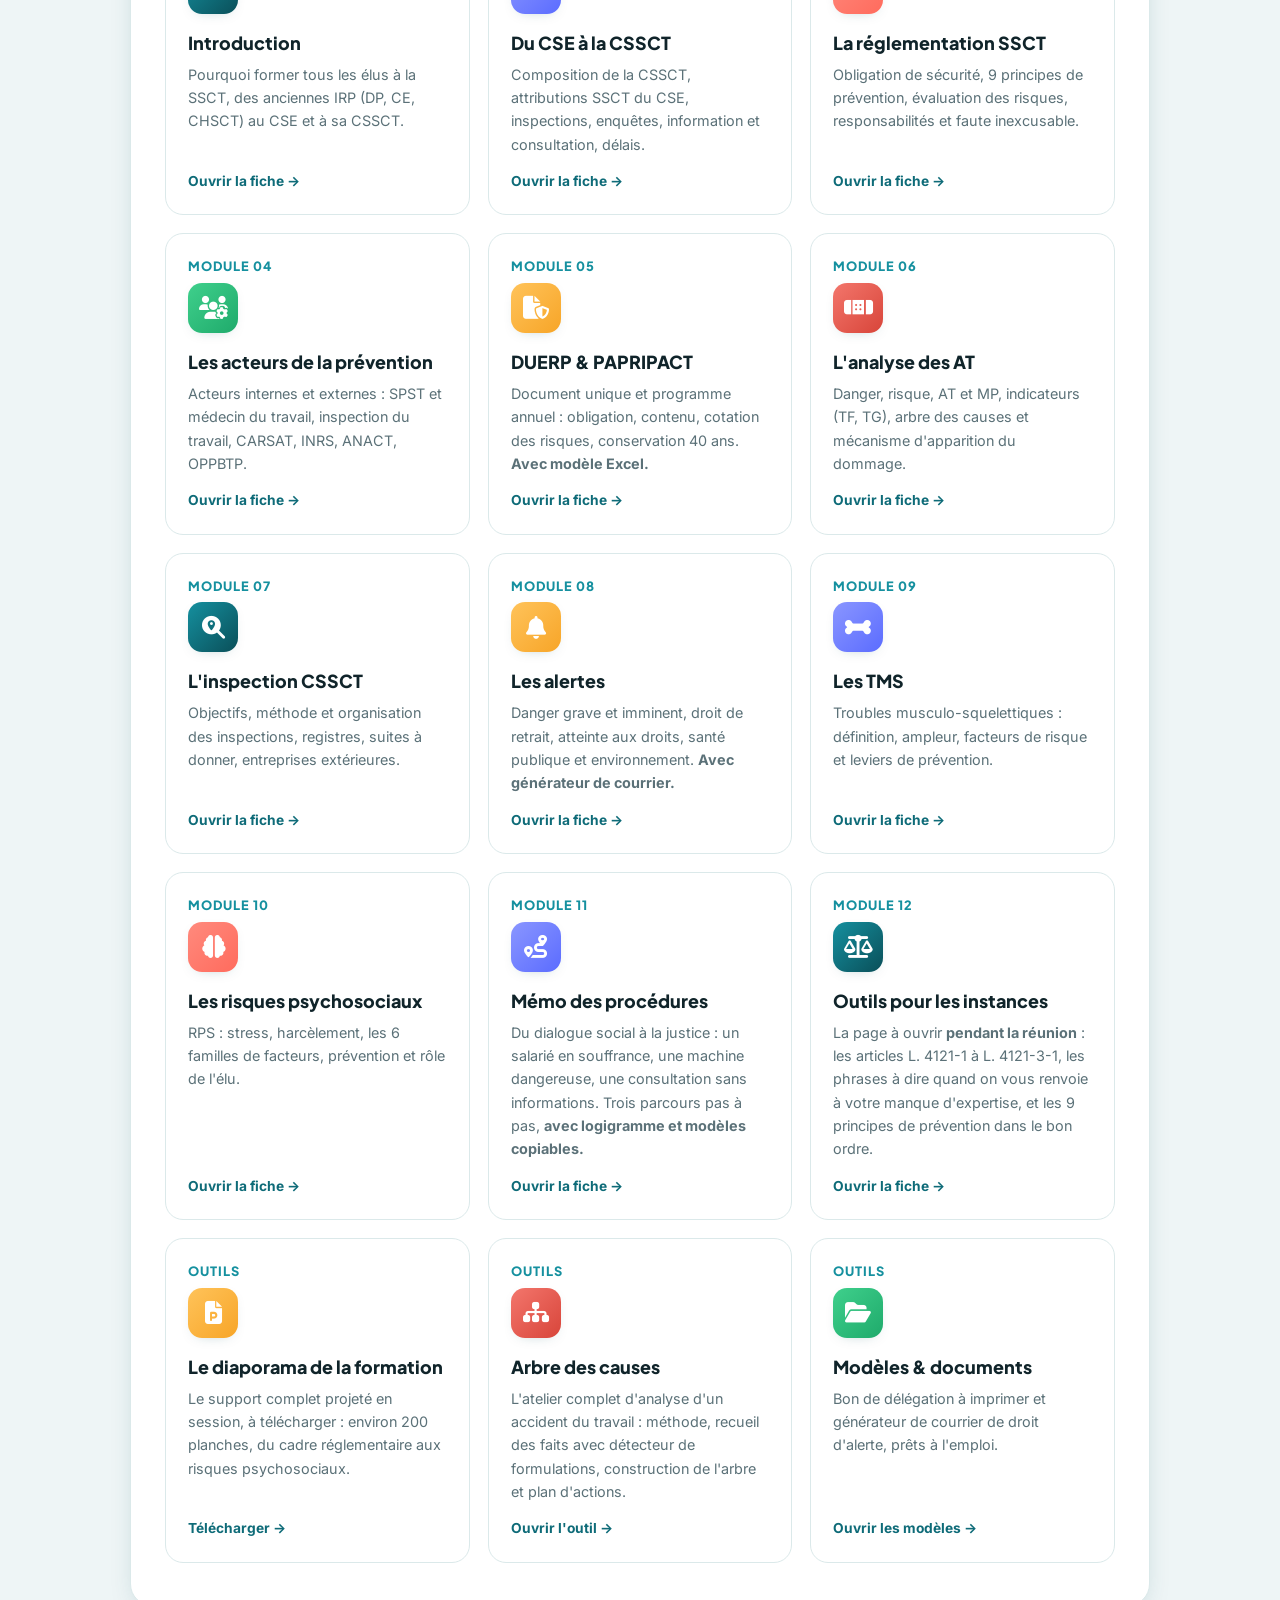
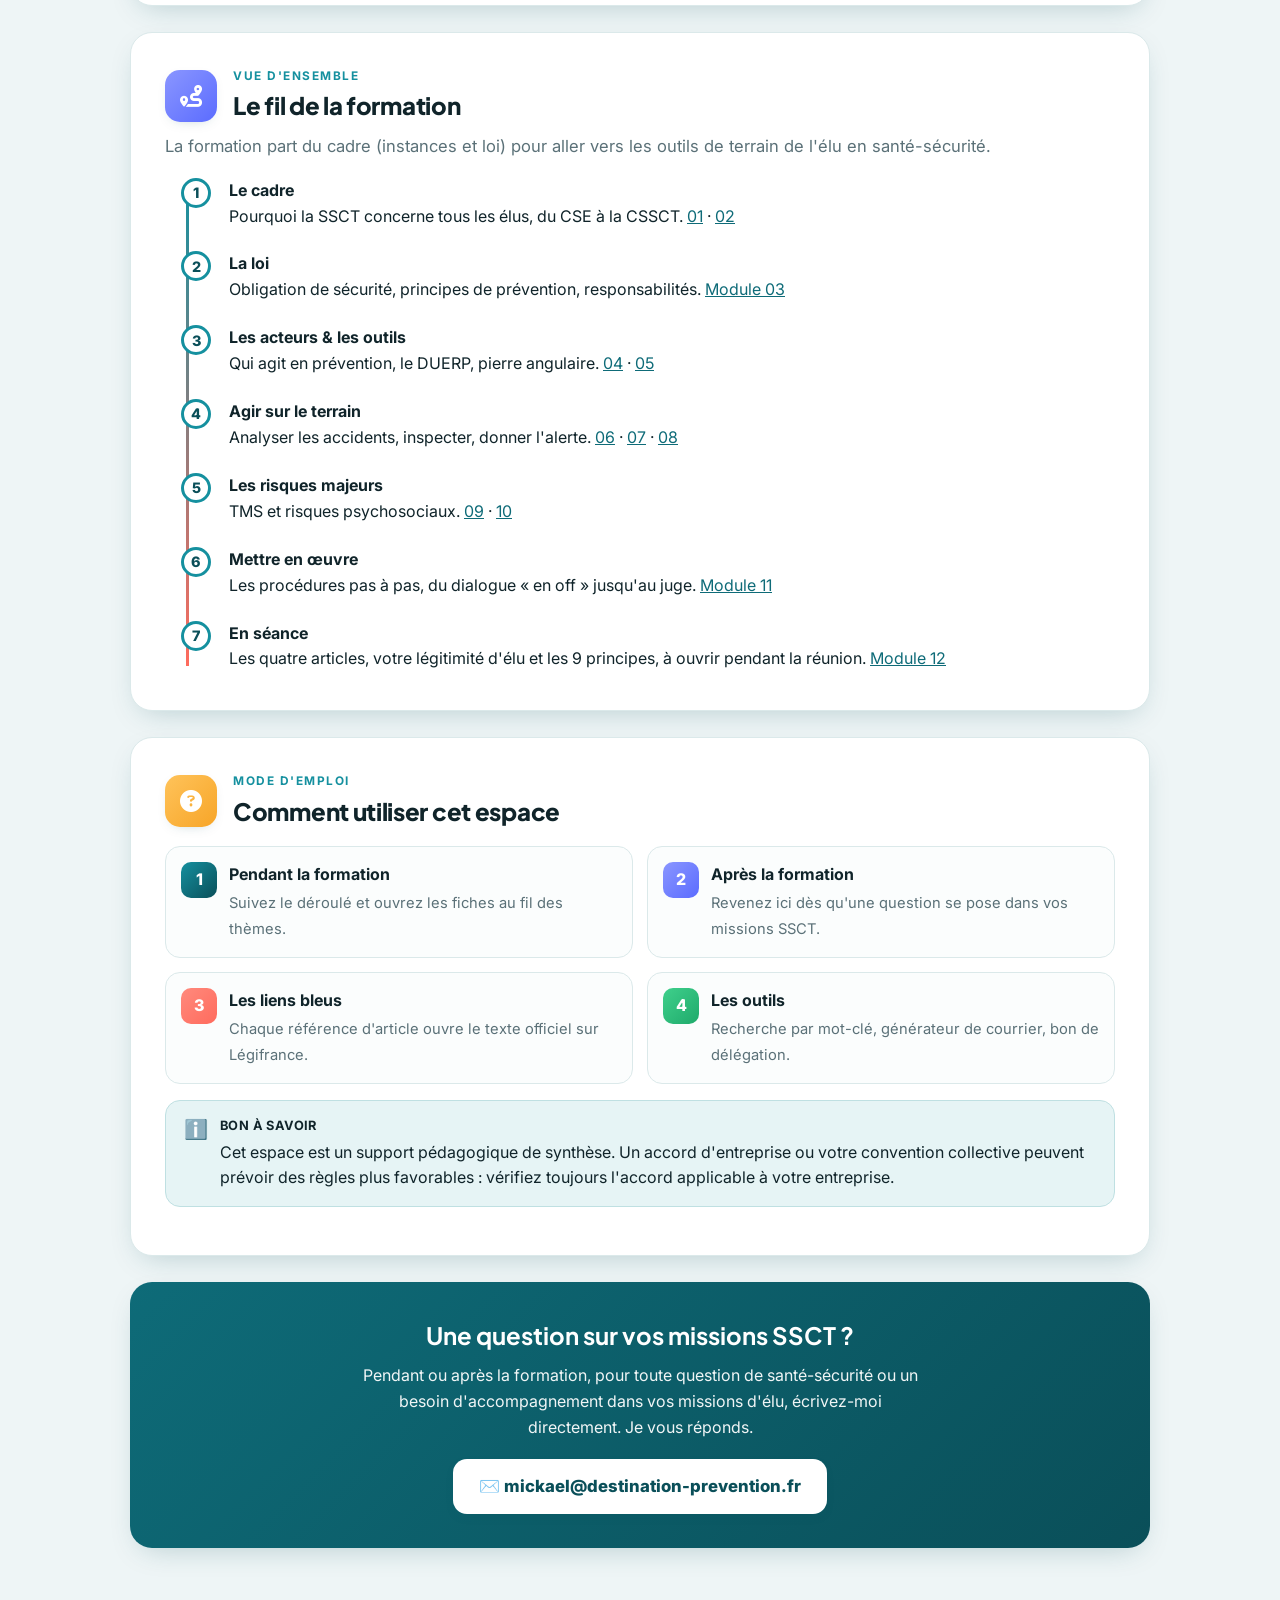
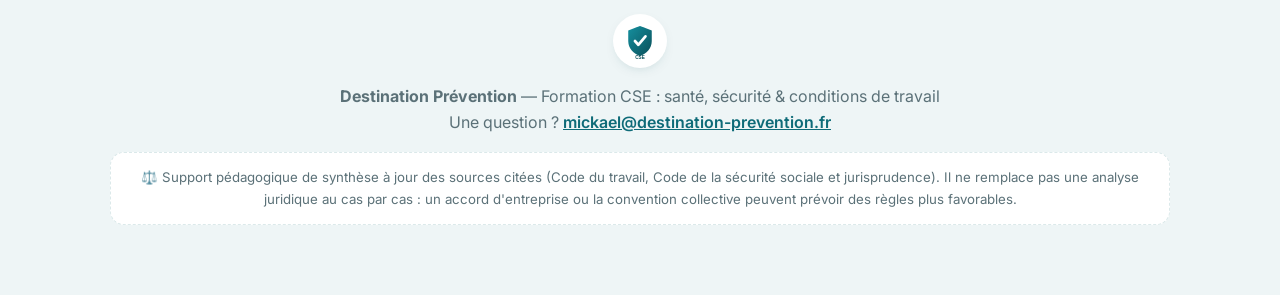
==== commit 9c4abca3: "Diaporama V5 mis en avant sur la page d accueil (banniere, chip hero, nav)" ====
--- a/index.html
+++ b/index.html
@@ -12,6 +12,19 @@
 <link href="https://fonts.googleapis.com/css2?family=Plus+Jakarta+Sans:wght@400;500;600;700;800&family=Inter:wght@400;500;600&display=swap" rel="stylesheet">
 <link rel="stylesheet" href="styles.css">
 <link rel="stylesheet" href="https://cdnjs.cloudflare.com/ajax/libs/font-awesome/6.5.2/css/all.min.css" referrerpolicy="no-referrer">
+<style>
+.ppt-banner{position:relative;overflow:hidden;background:linear-gradient(135deg,var(--teal-d,#0e6b78),var(--teal-2,#15909f));border-radius:22px;padding:30px 32px;margin:0 0 30px;color:#fff;box-shadow:0 18px 40px -22px rgba(14,107,120,.7)}
+.ppt-banner .pb-kick{font-size:.72rem;font-weight:800;letter-spacing:1.6px;text-transform:uppercase;color:#a9e0e7}
+.ppt-banner h2{margin:8px 0 6px;font-size:1.5rem;line-height:1.25;color:#fff}
+.ppt-banner p{margin:0;color:#d6eef1;font-size:.97rem;line-height:1.55;max-width:62ch}
+.ppt-banner .pb-grid{display:flex;align-items:center;gap:28px;flex-wrap:wrap}
+.ppt-banner .pb-txt{flex:1 1 320px;min-width:0}
+.ppt-banner .pb-cta{flex:0 0 auto;display:flex;flex-direction:column;gap:8px;align-items:stretch}
+.ppt-banner .pb-btn{display:inline-flex;align-items:center;justify-content:center;gap:10px;background:#fff;color:var(--teal-d,#0e6b78);font-weight:800;font-size:1rem;padding:15px 26px;border-radius:12px;text-decoration:none;white-space:nowrap;transition:transform .15s ease,box-shadow .15s ease}
+.ppt-banner .pb-btn:hover{transform:translateY(-2px);box-shadow:0 12px 24px -12px rgba(0,0,0,.45)}
+.ppt-banner .pb-meta{text-align:center;font-size:.78rem;color:#a9e0e7;font-weight:700;letter-spacing:.3px}
+@media(max-width:700px){.ppt-banner{padding:24px 20px}.ppt-banner .pb-cta{width:100%}.ppt-banner h2{font-size:1.28rem}}
+</style>
 </head>
 <body>
 <div id="progress"></div>
@@ -22,6 +35,7 @@
     <div class="links">
       <a href="#recherche">Recherche</a>
       <a href="#modules">Les modules</a>
+      <a href="ressources/Support-formation-CSE-SSCT-Destination-Prevention-v5.pptx" download>Diaporama</a>
       <a href="outils-instances.html">En séance</a>
       <a href="procedures.html">Procédures</a>
       <a href="modeles.html">Modèles</a>
@@ -40,6 +54,7 @@
     <h1>Formation <span class="hl">CSE SSCT</span><br>Santé, sécurité &amp; conditions de travail</h1>
     <p class="sub">Votre espace de référence en prévention. Tout ce qu'il faut pour exercer vos missions santé-sécurité d'élu : réglementation, DUER, accidents du travail, inspection, alertes, TMS et risques psychosociaux — étayé du Code du travail, avec exemples concrets.</p>
     <a class="tagchip" href="outils-instances.html"><i class="fa-solid fa-scale-balanced"></i> En réunion de CSE ou de CSSCT ? Ouvrez « Outils pour les instances »</a>
+    <a class="tagchip" href="ressources/Support-formation-CSE-SSCT-Destination-Prevention-v5.pptx" download><i class="fa-solid fa-file-powerpoint"></i> Télécharger le diaporama de la formation (PowerPoint, 7,2 Mo)</a>
     <div class="stats">
       <div class="stat"><div class="n">12</div><div class="l">modules thématiques</div></div>
       <div class="stat"><div class="n">30+</div><div class="l">articles du Code du travail liés</div></div>
@@ -49,6 +64,21 @@
 </header>
 
 <main class="wrap">
+
+  <div class="ppt-banner">
+    <div class="pb-grid">
+      <div class="pb-txt">
+        <div class="pb-kick"><i class="fa-solid fa-file-powerpoint"></i> Le support de la formation</div>
+        <h2>Téléchargez le diaporama projeté en session</h2>
+        <p>La version complète du support, celle que vous avez suivie pendant les cinq jours : du cadre réglementaire aux risques psychosociaux, avec les schémas, les articles cités et les cas pratiques. À garder sous la main pour préparer vos réunions.</p>
+      </div>
+      <div class="pb-cta">
+        <a class="pb-btn" href="ressources/Support-formation-CSE-SSCT-Destination-Prevention-v5.pptx" download><i class="fa-solid fa-download"></i> Télécharger le diaporama</a>
+        <div class="pb-meta">PowerPoint · 7,2 Mo · version 5</div>
+      </div>
+    </div>
+  </div>
+
 
   <section id="recherche">
     <div class="sec-head">
@@ -173,7 +203,7 @@
         <span class="go">Ouvrir la fiche →</span>
       </a>
 
-      <a class="mod" href="modeles.html#support">
+      <a class="mod" href="ressources/Support-formation-CSE-SSCT-Destination-Prevention-v5.pptx" download>
         <span class="num">OUTILS</span>
         <div class="mi t-amber"><i class="fa-solid fa-file-powerpoint"></i></div>
         <h3>Le diaporama de la formation</h3>
